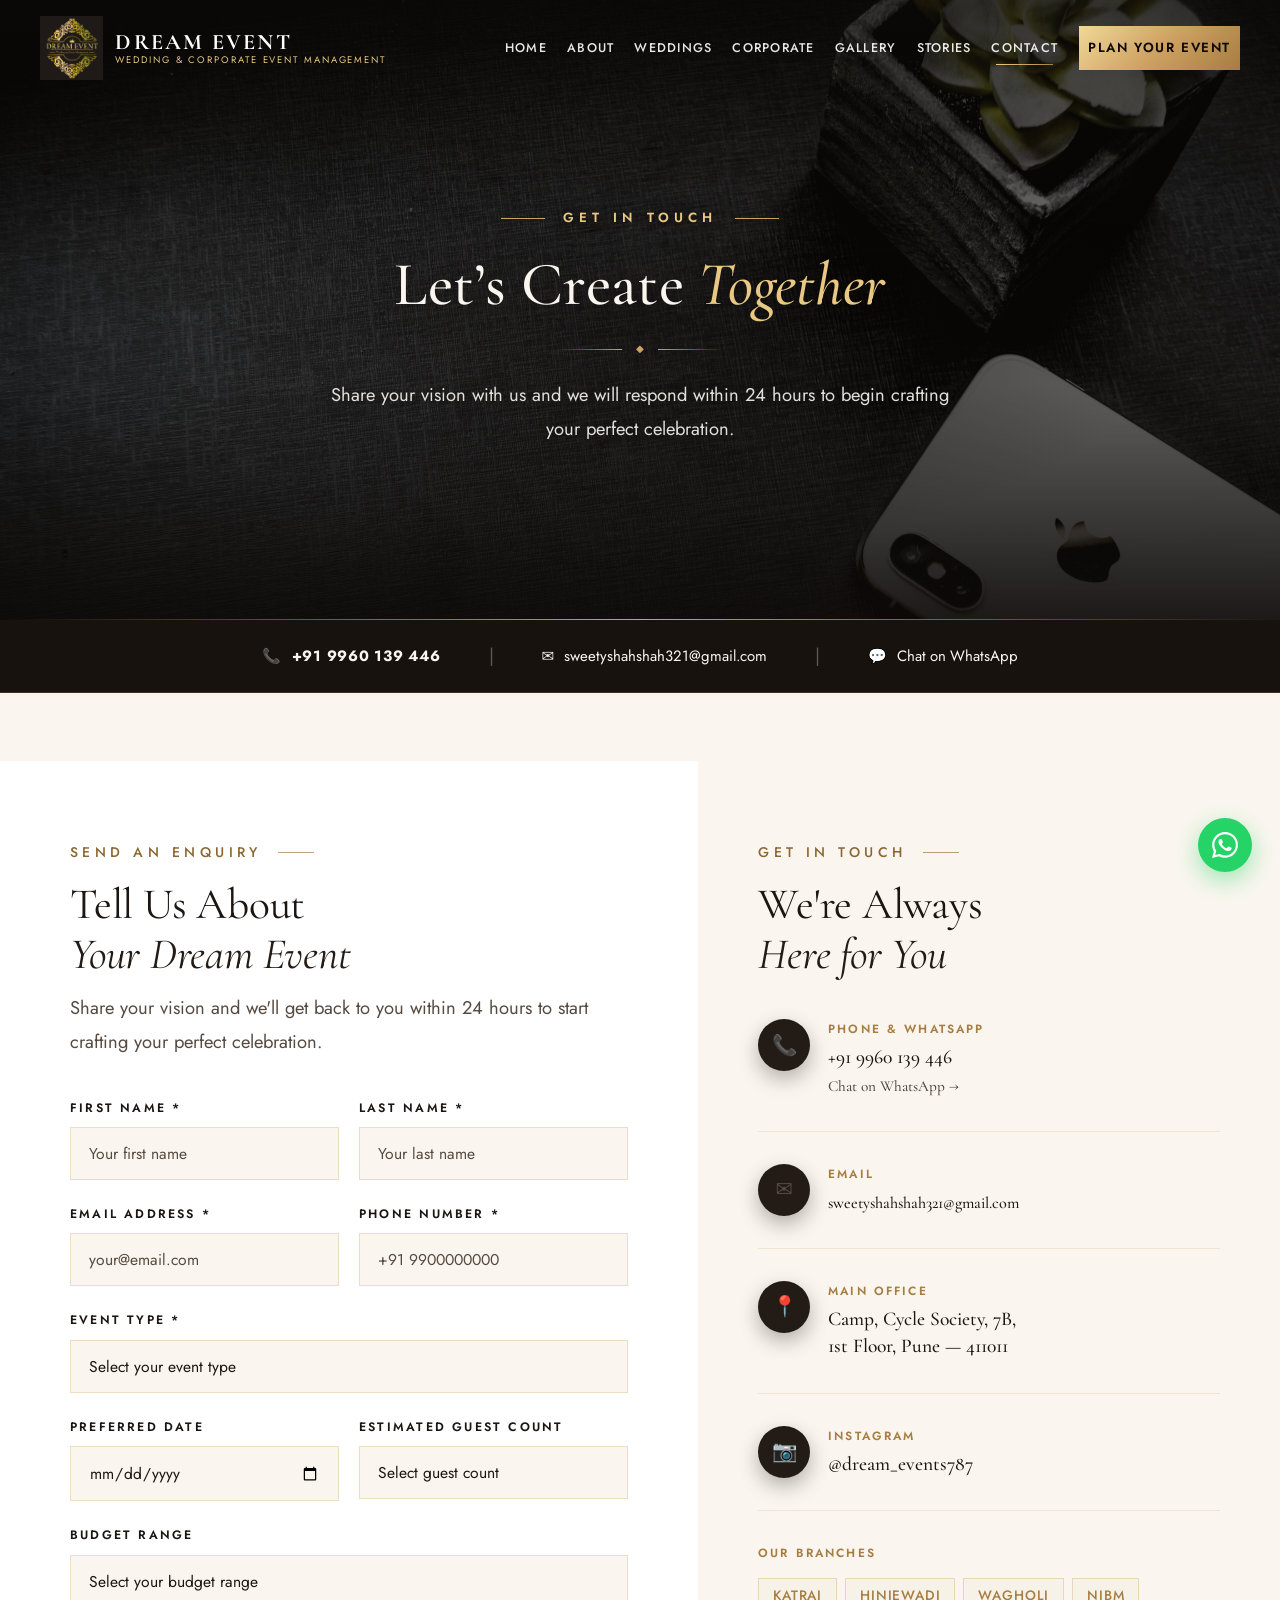
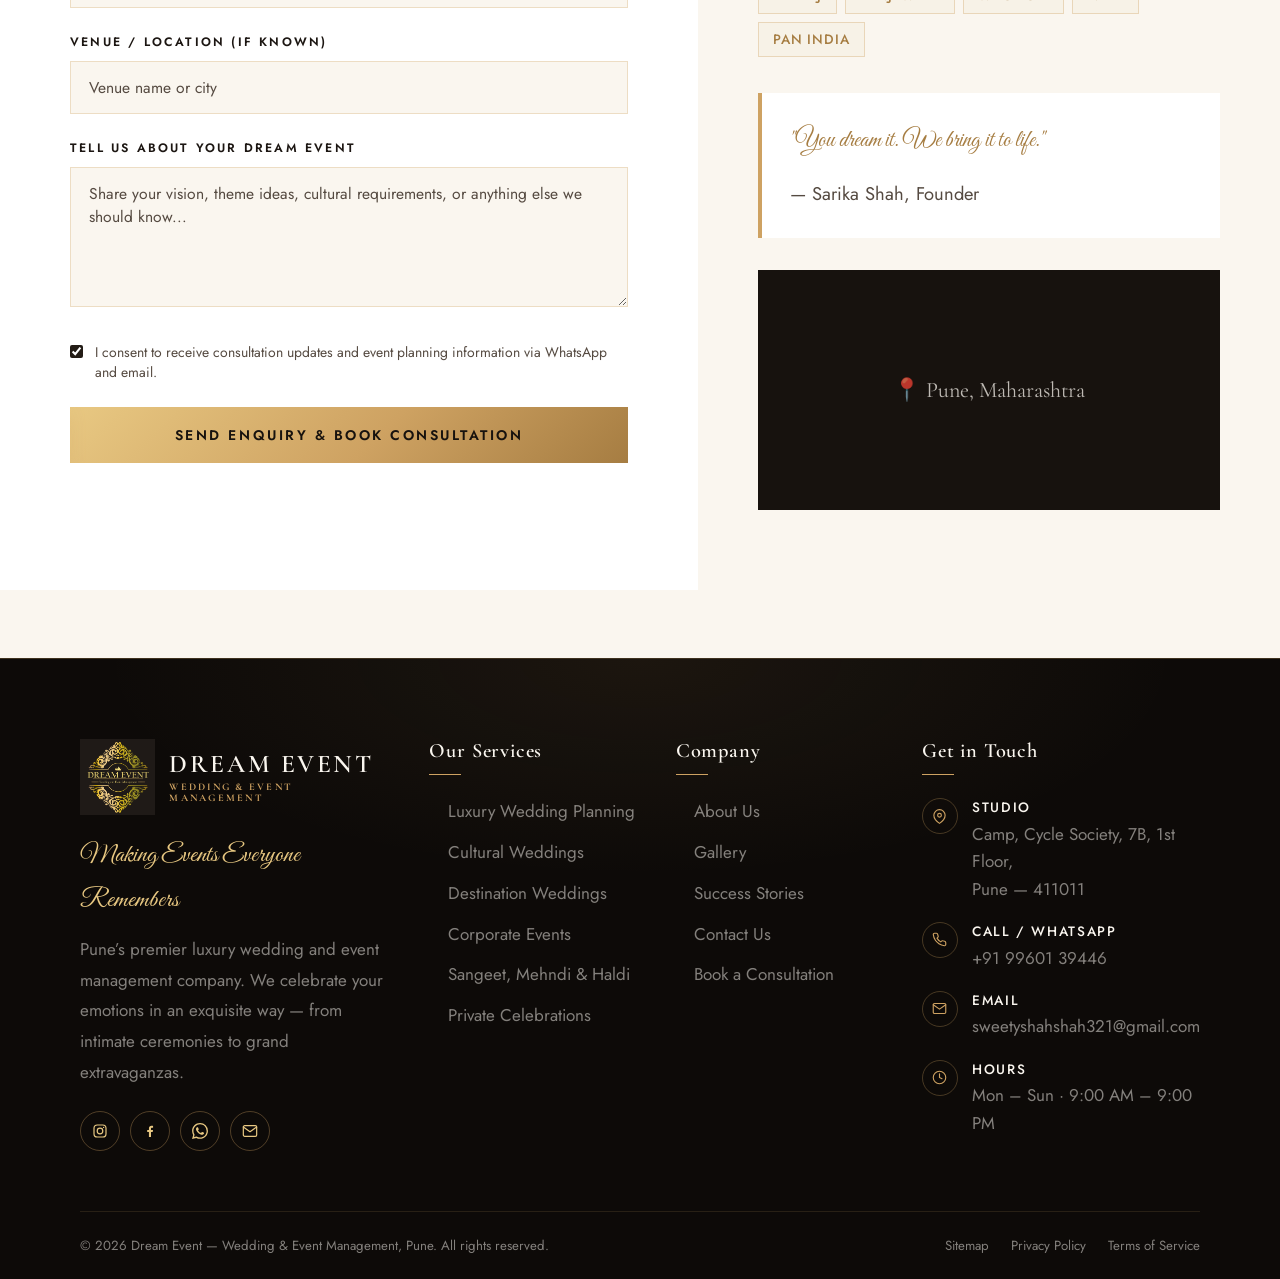
==== contact.html @ 5c4a1225 "first commit" ====
<!DOCTYPE html>
<html lang="en-IN" prefix="og: https://ogp.me/ns#">
<head>
  <meta charset="UTF-8">
  <meta name="viewport" content="width=device-width, initial-scale=1.0">
  <meta http-equiv="X-UA-Compatible" content="IE=edge">

  <!-- Primary SEO -->
  <title>Book a Consultation — Dream Event | Wedding & Event Management Pune</title>
  <meta name="description" content="Book a free consultation with Dream Event. Contact Pune's premier wedding and event management company. Call +91 9960 139 446 or fill out our enquiry form.">
  <meta name="keywords" content="contact dream event, book wedding planner pune, wedding consultation pune, event planning enquiry, sarika shah contact">
  <meta name="author" content="Dream Event — Wedding and Event Management">
  <meta name="robots" content="index, follow, max-snippet:-1, max-image-preview:large, max-video-preview:-1">
  <link rel="canonical" href="https://www.dreamevent.in/contact.html">

  <!-- Geo -->
  <meta name="geo.region" content="IN-MH">
  <meta name="geo.placename" content="Pune, Maharashtra, India">
  <meta name="geo.position" content="18.5204;73.8567">
  <meta name="ICBM" content="18.5204, 73.8567">

  <!-- Open Graph -->
  <meta property="og:type" content="website">
  <meta property="og:locale" content="en_IN">
  <meta property="og:title" content="Book a Consultation — Dream Event | Pune">
  <meta property="og:description" content="Book a free consultation with Pune's premier wedding and event management company. Call +91 9960 139 446 or fill out our enquiry form.">
  <meta property="og:url" content="https://www.dreamevent.in/contact.html">
  <meta property="og:image" content="https://www.dreamevent.in/assets/banners/Wedding_Planning_banner.jpg">
  <meta property="og:image:width" content="1200">
  <meta property="og:image:height" content="630">
  <meta property="og:image:alt" content="Contact Dream Event — Book a Free Wedding Consultation">
  <meta property="og:site_name" content="Dream Event">

  <!-- Twitter Card -->
  <meta name="twitter:card" content="summary_large_image">
  <meta name="twitter:site" content="@dream_events787">
  <meta name="twitter:creator" content="@dream_events787">
  <meta name="twitter:title" content="Book a Consultation — Dream Event | Wedding Planning Pune">
  <meta name="twitter:description" content="Book a free consultation with Pune's premier wedding and event management company. Call +91 9960 139 446.">
  <meta name="twitter:image" content="https://www.dreamevent.in/assets/banners/Wedding_Planning_banner.jpg">
  <meta name="twitter:image:alt" content="Contact Dream Event — Book a Free Wedding Consultation">

  <!-- Favicons -->
  <link rel="icon" type="image/png" href="assets/Logo_Main.png">
  <link rel="apple-touch-icon" href="assets/Logo_Main.png">

  <!-- Fonts -->
  <link rel="preconnect" href="https://fonts.googleapis.com">
  <link rel="preconnect" href="https://fonts.gstatic.com" crossorigin>
  <link href="https://fonts.googleapis.com/css2?family=Cormorant+Garamond:ital,wght@0,300;0,400;0,500;0,600;0,700;1,300;1,400;1,500&family=Great+Vibes&family=Jost:wght@300;400;500;600&display=swap" rel="stylesheet">

  <!-- PWA -->
  <link rel="manifest" href="/manifest.json">
  <meta name="theme-color" content="#0D0A08">
  <meta name="mobile-web-app-capable" content="yes">
  <meta name="apple-mobile-web-app-capable" content="yes">
  <meta name="apple-mobile-web-app-status-bar-style" content="default">
  <meta name="apple-mobile-web-app-title" content="Dream Event">

  <!-- Structured Data -->
  <script type="application/ld+json">
  {
    "@context": "https://schema.org",
    "@graph": [
      {
        "@type": "ContactPage",
        "@id": "https://www.dreamevent.in/contact.html",
        "name": "Book a Consultation — Dream Event",
        "description": "Book a free consultation with Dream Event. Pune's premier wedding and event management company.",
        "url": "https://www.dreamevent.in/contact.html",
        "isPartOf": { "@id": "https://www.dreamevent.in/#website" }
      },
      {
        "@type": "LocalBusiness",
        "@id": "https://www.dreamevent.in/#business",
        "name": "Dream Event",
        "telephone": "+91-9960139446",
        "email": "sweetyshahshah321@gmail.com",
        "url": "https://www.dreamevent.in",
        "address": {
          "@type": "PostalAddress",
          "streetAddress": "Camp, Cycle Society, 7B, 1st floor",
          "addressLocality": "Pune",
          "addressRegion": "Maharashtra",
          "postalCode": "411011",
          "addressCountry": "IN"
        },
        "contactPoint": {
          "@type": "ContactPoint",
          "telephone": "+91-9960139446",
          "contactType": "customer service",
          "availableLanguage": ["English", "Hindi", "Marathi"],
          "hoursAvailable": {
            "@type": "OpeningHoursSpecification",
            "dayOfWeek": ["Monday","Tuesday","Wednesday","Thursday","Friday","Saturday","Sunday"],
            "opens": "09:00",
            "closes": "21:00"
          }
        }
      },
      {
        "@type": "BreadcrumbList",
        "itemListElement": [
          { "@type": "ListItem", "position": 1, "name": "Home", "item": "https://www.dreamevent.in/" },
          { "@type": "ListItem", "position": 2, "name": "Book a Consultation", "item": "https://www.dreamevent.in/contact.html" }
        ]
      }
    ]
  }
  </script>
  <link rel="stylesheet" href="assets/css/global.css">
  <style>

  /* ── UNIFORM PAGE HERO ─────────────────────────────────────────── */
  .page-hero {
    height: 50vh;
    min-height: 360px;
    position: relative;
    display: flex;
    align-items: center;
    justify-content: center;
    overflow: hidden;
    background: #0D0A08;
  }
  .page-hero::after {
    content: '';
    position: absolute;
    bottom: 0; left: 0; right: 0;
    height: 2px;
    background: linear-gradient(90deg, transparent 0%, #CEA262 30%, #E8C882 50%, #CEA262 70%, transparent 100%);
    z-index: 4;
  }
  .page-hero-bg {
    position: absolute;
    inset: 0;
    background-size: cover;
    background-position: center 30%;
    transform: scale(1.06);
    transition: transform 8s var(--ease-luxury, ease);
  }
  .page-hero:hover .page-hero-bg { transform: scale(1.0); }
  .page-hero-overlay {
    position: absolute;
    inset: 0;
    background: linear-gradient(to bottom,
      rgba(13,10,8,0.55) 0%,
      rgba(10,8,6,0.88) 100%);
  }
  .page-hero-img {
    position: absolute; inset: 0;
    width: 100%; height: 100%;
    object-fit: cover; object-position: center 30%;
    opacity: 0.4;
  }
  .page-hero-content {
    position: relative;
    z-index: 2;
    text-align: center;
    color: #FAF6EF;
    padding: 0 2rem;
    width: 100%;
    max-width: 860px;
    display: flex;
    flex-direction: column;
    align-items: center;
  }
  .page-hero-content::before {
    content: '';
    display: block;
    width: 1px;
    height: 44px;
    background: linear-gradient(to bottom, transparent, #CEA262);
    margin-bottom: 1.4rem;
  }
  .page-hero-eyebrow {
    font-family: var(--font-body, sans-serif);
    font-size: 0.75rem;
    letter-spacing: 0.35em;
    text-transform: uppercase;
    color: #CEA262;
    font-weight: 500;
    display: flex;
    align-items: center;
    justify-content: center;
    gap: 14px;
    margin-bottom: 1.2rem;
  }
  .page-hero-eyebrow::before {
    content: '';
    display: block; height: 1px; width: 44px;
    background: linear-gradient(to right, transparent, #CEA262);
  }
  .page-hero-eyebrow::after {
    content: '';
    display: block; height: 1px; width: 44px;
    background: linear-gradient(to left, transparent, #CEA262);
  }
  .page-hero-title {
    font-family: var(--font-display, Georgia, serif);
    font-size: clamp(2.5rem, 6vw, 5rem);
    font-weight: 300;
    line-height: 1.1;
    color: #FFFFFF;
    margin-bottom: 0.8rem;
    letter-spacing: -0.01em;
  }
  .page-hero-title em {
    font-style: italic;
    color: #E8C882;
  }
  .page-hero-sub { display: none; }
  .breadcrumb, .page-breadcrumb {
    font-family: var(--font-body, sans-serif);
    font-size: 0.75rem;
    color: rgba(250,246,239,0.45);
    letter-spacing: 0.08em;
    margin-top: 0.8rem;
  }
  .breadcrumb a, .page-breadcrumb a { color: #CEA262; text-decoration: none; }
  .page-title {
    font-family: var(--font-display, Georgia, serif);
    font-size: clamp(2.5rem, 6vw, 5rem);
    font-weight: 300;
    line-height: 1.1;
    color: #FFFFFF;
    margin-bottom: 0.8rem;
  }
  .page-title em { font-style: italic; color: #E8C882; }

    .page-breadcrumb {
      font-size: 0.72rem;
      letter-spacing: 0.2em;
      text-transform: uppercase;
      color:var(--on-dark-body);
      margin-bottom: 16px;
    }
    .page-breadcrumb a { color: var(--gold-light); text-decoration: none; }
    .page-title {
      font-family: var(--font-display);
      font-size: clamp(2.5rem, 6vw, 5rem);
      font-weight: 300;
      color: var(--white);
      line-height: 1;
    }
    .page-title em { font-style: italic; color: var(--gold-light); }

    /* Contact Layout */
    .contact-layout {
      display: grid;
      grid-template-columns: 1.2fr 1fr;
      gap: 0;
      min-height: 700px;
    }
    .contact-form-side {
      padding: 80px 70px;
      background: var(--white);
    }
    .contact-info-side {
      padding: 80px 60px;
      background: var(--cream);
    }
    /* Form */
    .form-group {
      margin-bottom: 24px;
    }
    .form-label {
      display: block;
      font-size: 0.72rem;
      letter-spacing: 0.18em;
      text-transform: uppercase;
      font-weight: 600;
      color: var(--charcoal);
      margin-bottom: 8px;
    }
    .form-control {
      width: 100%;
      padding: 14px 18px;
      border: 1px solid rgba(206,162,98,0.3);
      background: var(--cream);
      font-family: var(--font-body);
      font-size: 0.92rem;
      color: var(--charcoal);
      outline: none;
      transition: border-color 0.3s ease, background 0.3s ease;
      -webkit-appearance: none;
    }
    .form-control:focus {
      border-color: var(--gold);
      background: var(--white);
    }
    .form-control::placeholder { color: var(--charcoal-light); }
    textarea.form-control { resize: vertical; min-height: 140px; }
    select.form-control { cursor: pointer; }

    .form-row { display: grid; grid-template-columns: 1fr 1fr; gap: 20px; }

    .form-submit {
      width: 100%;
      padding: 18px;
      background: linear-gradient(135deg, #E8C882 0%, #CEA262 55%, #A67D42 100%);
      color: #17120E;
      border: none;
      font-family: var(--font-body);
      font-size: 0.82rem;
      font-weight: 600;
      letter-spacing: 0.18em;
      text-transform: uppercase;
      cursor: pointer;
      transition: all 0.4s var(--ease-luxury);
      position: relative;
      overflow: hidden;
    }
    .form-submit::before {
      content: '';
      position: absolute;
      inset: 0;
      background: var(--gold);
  color: #0D0A08;
  box-shadow: 0 6px 20px rgba(206, 162, 98, 0.45);
      transform: translateX(-101%);
      transition: transform 0.4s var(--ease-luxury);
    }
    .form-submit span { position: relative; z-index: 1; }
    .form-submit:hover::before { transform: translateX(0); }

    /* Contact Info Cards */
    .info-card {
      display: flex;
      gap: 18px;
      margin-bottom: 32px;
      padding-bottom: 32px;
      border-bottom: 1px solid rgba(206,162,98,0.2);
    }
    .info-card:last-of-type { border-bottom: none; }
    .info-icon-wrap {
      width: 52px;
      height: 52px;
      background: var(--burgundy);
      border-radius: 50%;
      display: flex;
      align-items: center;
      justify-content: center;
      font-size: 1.2rem;
      flex-shrink: 0;
      box-shadow: 0 8px 20px rgba(13,10,8,0.3);
    }
    .info-label {
      font-size: 0.7rem;
      letter-spacing: 0.18em;
      text-transform: uppercase;
      color: var(--gold-dark);
      font-weight: 600;
      margin-bottom: 4px;
    }
    .info-value {
      font-family: var(--font-display);
      font-size: 1.15rem;
      color: var(--charcoal);
      font-weight: 500;
      line-height: 1.4;
    }
    .info-value a { color: inherit; text-decoration: none; }
    .info-value a:hover { color: var(--burgundy); }

    /* Map placeholder */
    .map-placeholder {
      width: 100%;
      height: 240px;
      background: linear-gradient(135deg, var(--forest) 0%, var(--burgundy-dark) 100%);
      display: flex;
      align-items: center;
      justify-content: center;
      margin-top: 32px;
      position: relative;
      overflow: hidden;
    }
    .map-placeholder::before {
      content: '📍 Pune, Maharashtra';
      color:var(--on-dark-body);
      font-family: var(--font-display);
      font-size: 1.3rem;
    }

    @media (max-width: 1024px) {
      .contact-layout { grid-template-columns: 1fr; }
      .contact-form-side { padding: 60px 40px; }
      .contact-info-side { padding: 60px 40px; }
    }
    @media (max-width: 768px) {
      .form-row { grid-template-columns: 1fr; }
      .contact-form-side { padding: 48px 24px; }
      .contact-info-side { padding: 48px 24px; }
    }
  
</style>
  <link rel="stylesheet" href="assets/css/luxe.css">
</head>
<body class="page-contact">
  <div class="scroll-progress" role="progressbar" aria-hidden="true"></div>

  <header class="site-header">
    <nav class="navbar hero-nav" role="navigation" aria-label="Main navigation">
      <a href="index.html" class="navbar-logo" aria-label="Dream Event Home">
        <div class="navbar-logo-emblem">
          <img src="assets/Logo_Main.png" alt="Dream Event Logo" width="72" height="72">
        </div>
        <div class="navbar-logo-text">
          <span class="main-name">Dream Event</span>
          <span class="sub-name">Wedding &amp; Corporate Event Management</span>
        </div>
      </a>

      <ul class="nav-links" role="list">
        <li><a href="index.html">Home</a></li>
        <li><a href="about.html">About</a></li>
        <li>
          <a href="weddings.html">Weddings</a>
          <div class="dropdown" role="menu">
            <a href="weddings.html" role="menuitem">Wedding Planning</a>
            <a href="cultural-weddings.html" role="menuitem">Cultural Weddings</a>
            <a href="destination-weddings.html" role="menuitem">Destination Weddings</a>
          </div>
        </li>
        <li><a href="corporate-events.html">Corporate</a></li>
        <li><a href="gallery.html">Gallery</a></li>
        <li><a href="success-stories.html">Stories</a></li>
        <li><a href="contact.html" class="active" aria-current="page">Contact</a></li>
        <li><a href="contact.html" class="nav-cta"><span>Plan Your Event</span></a></li>
      </ul>

      <button class="hamburger" aria-label="Toggle mobile menu" aria-expanded="false">
        <span></span><span></span><span></span>
      </button>
    </nav>

    <!-- Mobile Menu -->
    <div class="mobile-menu" role="dialog" aria-label="Mobile navigation" aria-modal="true">
      <ul class="mobile-nav-links" role="list">
        <li><a href="index.html">Home</a></li>
        <li><a href="about.html">About</a></li>
        <li><a href="weddings.html">Weddings</a></li>
        <li><a href="cultural-weddings.html">Cultural Weddings</a></li>
        <li><a href="destination-weddings.html">Destination Weddings</a></li>
        <li><a href="corporate-events.html">Corporate Events</a></li>
        <li><a href="gallery.html">Gallery</a></li>
        <li><a href="success-stories.html">Success Stories</a></li>
        <li><a href="contact.html" class="active" aria-current="page">Contact</a></li>
      </ul>
      <div class="mobile-menu-contact">
        <a href="tel:+919960139446">+91 99601 39446</a>
        <a href="contact.html" class="btn btn-gold"><span>Plan Your Event</span></a>
      </div>
    </div>
  </header>

  <main>
    <!-- Page Hero -->
    <section class="page-hero">
      <div class="page-hero-bg" style="background-image: url('assets/banners/Get_in_Touch_banner.jpg');" aria-hidden="true"></div>
      <div class="page-hero-overlay" aria-hidden="true"></div>
      <div class="page-hero-content">
        <p class="page-hero-eyebrow">Get in Touch</p>
        <h1 class="page-hero-title">Let’s Create <em>Together</em></h1>
        <span class="page-hero-divider" aria-hidden="true">◆</span>
        <p class="page-hero-sub">Share your vision with us and we will respond within 24 hours to begin crafting your perfect celebration.</p>
      </div>
    </section>

    <!-- Quick Contact Strip -->
    <div style="background:var(--burgundy);padding:20px 0;">
      <div class="container" style="display:flex;align-items:center;justify-content:center;gap:48px;flex-wrap:wrap;">
        <a href="tel:+919960139446" style="color:var(--white);text-decoration:none;display:flex;align-items:center;gap:10px;font-size:0.88rem;letter-spacing:0.05em;">
          <span>📞</span><span><strong>+91 9960 139 446</strong></span>
        </a>
        <span style="color:rgba(255,255,255,0.3);">|</span>
        <a href="mailto:sweetyshahshah321@gmail.com" style="color:var(--white);text-decoration:none;display:flex;align-items:center;gap:10px;font-size:0.88rem;">
          <span>✉️</span><span>sweetyshahshah321@gmail.com</span>
        </a>
        <span style="color:rgba(255,255,255,0.3);">|</span>
        <a href="https://wa.me/919960139446" target="_blank" rel="noopener" style="color:var(--white);text-decoration:none;display:flex;align-items:center;gap:10px;font-size:0.88rem;">
          <span>💬</span><span>Chat on WhatsApp</span>
        </a>
      </div>
    </div>

    <!-- Contact Main -->
    <section class="contact-layout" aria-label="Contact form and information">
      <!-- Form Side -->
      <div class="contact-form-side">
        <span class="section-label left" style="margin-bottom:20px;">Send an Enquiry</span>
        <h2 style="font-family:var(--font-display);font-size:clamp(2rem,4vw,3rem);font-weight:400;color:var(--charcoal);margin-bottom:12px;line-height:1.15;">
          Tell Us About<br><em style="color:var(--burgundy);">Your Dream Event</em>
        </h2>
        <p style="font-size:0.9rem;color:var(--charcoal-light);line-height:1.7;margin-bottom:40px;">
          Share your vision and we'll get back to you within 24 hours to start crafting your perfect celebration.
        </p>

        <form class="contact-form" action="forms/contact-handler.php" method="POST" novalidate aria-label="Event enquiry form">
          <input type="hidden" name="_subject" value="New Event Enquiry — Dream Event">
          <input type="hidden" name="_honey" style="display:none">

          <div class="form-row">
            <div class="form-group">
              <label class="form-label" for="first-name">First Name *</label>
              <input type="text" id="first-name" name="first_name" class="form-control" placeholder="Your first name" required autocomplete="given-name">
            </div>
            <div class="form-group">
              <label class="form-label" for="last-name">Last Name *</label>
              <input type="text" id="last-name" name="last_name" class="form-control" placeholder="Your last name" required autocomplete="family-name">
            </div>
          </div>

          <div class="form-row">
            <div class="form-group">
              <label class="form-label" for="email">Email Address *</label>
              <input type="email" id="email" name="email" class="form-control" placeholder="your@email.com" required autocomplete="email">
            </div>
            <div class="form-group">
              <label class="form-label" for="phone">Phone Number *</label>
              <input type="tel" id="phone" name="phone" class="form-control" placeholder="+91 9900000000" required autocomplete="tel">
            </div>
          </div>

          <div class="form-group">
            <label class="form-label" for="event-type">Event Type *</label>
            <select id="event-type" name="event_type" class="form-control" required>
              <option value="" disabled selected>Select your event type</option>
              <optgroup label="Wedding Events">
                <option value="wedding-full">Full Wedding Planning</option>
                <option value="wedding-cultural">Cultural Wedding</option>
                <option value="wedding-destination">Destination Wedding</option>
                <option value="wedding-sangeet">Sangeet / Mehndi</option>
                <option value="wedding-haldi">Haldi Ceremony</option>
                <option value="wedding-reception">Grand Reception</option>
              </optgroup>
              <optgroup label="Corporate Events">
                <option value="corporate-conference">Conference / Seminar</option>
                <option value="corporate-launch">Product Launch</option>
                <option value="corporate-award">Award Ceremony</option>
                <option value="corporate-annual">Annual Function</option>
                <option value="corporate-team">Team Building</option>
              </optgroup>
              <optgroup label="Personal Celebrations">
                <option value="personal-birthday">Birthday Party</option>
                <option value="personal-anniversary">Anniversary</option>
                <option value="personal-baby">Baby Shower / Naming Ceremony</option>
                <option value="personal-engagement">Engagement</option>
                <option value="other">Other</option>
              </optgroup>
            </select>
          </div>

          <div class="form-row">
            <div class="form-group">
              <label class="form-label" for="event-date">Preferred Date</label>
              <input type="date" id="event-date" name="event_date" class="form-control">
            </div>
            <div class="form-group">
              <label class="form-label" for="guest-count">Estimated Guest Count</label>
              <select id="guest-count" name="guest_count" class="form-control">
                <option value="">Select guest count</option>
                <option value="50-100">50–100 guests</option>
                <option value="100-200">100–200 guests</option>
                <option value="200-300">200–300 guests</option>
                <option value="300-500">300–500 guests</option>
                <option value="500+">500+ guests</option>
              </select>
            </div>
          </div>

          <div class="form-group">
            <label class="form-label" for="budget">Budget Range</label>
            <select id="budget" name="budget" class="form-control">
              <option value="">Select your budget range</option>
              <option value="1-3L">₹1 – 3 Lakhs</option>
              <option value="3-5L">₹3 – 5 Lakhs</option>
              <option value="5-10L">₹5 – 10 Lakhs</option>
              <option value="10-20L">₹10 – 20 Lakhs</option>
              <option value="20L+">₹20 Lakhs and above</option>
            </select>
          </div>

          <div class="form-group">
            <label class="form-label" for="venue">Venue / Location (if known)</label>
            <input type="text" id="venue" name="venue" class="form-control" placeholder="Venue name or city">
          </div>

          <div class="form-group">
            <label class="form-label" for="message">Tell Us About Your Dream Event</label>
            <textarea id="message" name="message" class="form-control" placeholder="Share your vision, theme ideas, cultural requirements, or anything else we should know..."></textarea>
          </div>

          <div class="form-group" style="display:flex;align-items:flex-start;gap:12px;">
            <input type="checkbox" id="whatsapp-consent" name="whatsapp_consent" value="yes" style="margin-top:3px;accent-color:var(--burgundy);" checked>
            <label for="whatsapp-consent" style="font-size:0.82rem;color:var(--charcoal-light);line-height:1.5;cursor:pointer;">
              I consent to receive consultation updates and event planning information via WhatsApp and email.
            </label>
          </div>

          <button type="submit" class="form-submit">
            <span>Send Enquiry &amp; Book Consultation</span>
          </button>
        </form>
      </div>

      <!-- Info Side -->
      <div class="contact-info-side">
        <span class="section-label left" style="margin-bottom:20px;">Get in Touch</span>
        <h2 style="font-family:var(--font-display);font-size:clamp(1.8rem,3vw,2.6rem);font-weight:400;color:var(--charcoal);margin-bottom:40px;line-height:1.2;">
          We're Always<br><em style="color:var(--burgundy);">Here for You</em>
        </h2>

        <div class="info-card">
          <div class="info-icon-wrap" aria-hidden="true">📞</div>
          <div>
            <div class="info-label">Phone &amp; WhatsApp</div>
            <div class="info-value">
              <a href="tel:+919960139446">+91 9960 139 446</a><br>
              <a href="https://wa.me/919960139446" target="_blank" rel="noopener" style="font-size:0.9rem;color:var(--charcoal-light);">Chat on WhatsApp →</a>
            </div>
          </div>
        </div>

        <div class="info-card">
          <div class="info-icon-wrap" aria-hidden="true">✉️</div>
          <div>
            <div class="info-label">Email</div>
            <div class="info-value">
              <a href="mailto:sweetyshahshah321@gmail.com" style="font-size:0.95rem;">sweetyshahshah321@gmail.com</a>
            </div>
          </div>
        </div>

        <div class="info-card">
          <div class="info-icon-wrap" aria-hidden="true">📍</div>
          <div>
            <div class="info-label">Main Office</div>
            <div class="info-value">
              Camp, Cycle Society, 7B,<br>1st Floor, Pune — 411011
            </div>
          </div>
        </div>

        <div class="info-card">
          <div class="info-icon-wrap" aria-hidden="true">📷</div>
          <div>
            <div class="info-label">Instagram</div>
            <div class="info-value">
              <a href="https://instagram.com/dream_events787" target="_blank" rel="noopener">@dream_events787</a>
            </div>
          </div>
        </div>

        <div>
          <div class="info-label" style="margin-bottom:14px;">Our Branches</div>
          <div style="display:flex;flex-wrap:wrap;gap:8px;">
            <span class="tag">Katraj</span>
            <span class="tag">Hinjewadi</span>
            <span class="tag">Wagholi</span>
            <span class="tag">NIBM</span>
            <span class="tag">Pan India</span>
          </div>
        </div>

        <div style="margin-top:36px;padding:28px;background:var(--white);border-left:4px solid var(--gold);">
          <p style="font-family:var(--font-accent);font-size:1.4rem;color:var(--gold-dark);margin-bottom:10px;">"You dream it. We bring it to life."</p>
          <p style="font-size:0.85rem;color:var(--charcoal-light);line-height:1.6;">— Sarika Shah, Founder</p>
        </div>

        <div class="map-placeholder" style="margin-top:32px;border-radius:0;" aria-label="Map showing Pune location"></div>
      </div>
    </section>
  </main>

  <footer class="site-footer" role="contentinfo">
    <div class="container">
      <div class="footer-grid">
        <div class="footer-brand">
          <a href="index.html" class="footer-logo" aria-label="Dream Event Home">
            <img src="assets/Logo_Main.png" alt="Dream Event Logo" width="76" height="76" loading="lazy">
            <span class="footer-logo-text"><strong>Dream Event</strong><span>Wedding &amp; Event Management</span></span>
          </a>
          <span class="footer-tagline">Making Events Everyone Remembers</span>
          <p>Pune’s premier luxury wedding and event management company. We celebrate your emotions in an exquisite way — from intimate ceremonies to grand extravaganzas.</p>
          <div class="footer-social" aria-label="Social media links">
            <a href="https://instagram.com/dream_events787" target="_blank" rel="noopener noreferrer" aria-label="Instagram"><svg viewBox="0 0 24 24" fill="none" stroke="currentColor" stroke-width="1.8"><rect x="3" y="3" width="18" height="18" rx="5"/><circle cx="12" cy="12" r="4.2"/><circle cx="17.4" cy="6.6" r="1" fill="currentColor" stroke="none"/></svg></a>
            <a href="https://facebook.com/DreamEvents" target="_blank" rel="noopener noreferrer" aria-label="Facebook"><svg viewBox="0 0 24 24" fill="currentColor"><path d="M13.5 21v-7.5h2.6l.4-3h-3V8.6c0-.9.3-1.5 1.5-1.5h1.6V4.4c-.3 0-1.2-.1-2.3-.1-2.3 0-3.9 1.4-3.9 4V10.5H7.8v3h2.6V21h3.1z"/></svg></a>
            <a href="https://wa.me/919960139446" target="_blank" rel="noopener noreferrer" aria-label="WhatsApp"><svg viewBox="0 0 24 24" fill="currentColor"><path d="M17.47 14.38c-.3-.15-1.76-.87-2.03-.97-.27-.1-.47-.15-.67.15-.2.3-.77.97-.94 1.16-.17.2-.35.22-.64.07-.3-.15-1.26-.46-2.39-1.47-.88-.79-1.48-1.76-1.65-2.06-.17-.3-.02-.46.13-.6.13-.14.3-.35.45-.52.15-.18.2-.3.3-.5.1-.2.05-.37-.03-.52-.07-.15-.67-1.61-.92-2.2-.24-.58-.49-.5-.67-.51h-.57c-.2 0-.52.07-.79.37-.27.3-1.04 1.02-1.04 2.48s1.07 2.88 1.21 3.07c.15.2 2.1 3.2 5.08 4.49.71.31 1.26.49 1.7.63.71.22 1.36.19 1.87.12.57-.09 1.76-.72 2-1.41.25-.7.25-1.29.18-1.41-.08-.13-.28-.2-.57-.35M12.05 21.79a9.87 9.87 0 01-5.03-1.38l-.36-.21-3.74.98 1-3.65-.24-.37a9.86 9.86 0 01-1.51-5.26c0-5.45 4.44-9.88 9.89-9.88 2.64 0 5.12 1.03 6.99 2.9a9.83 9.83 0 012.89 6.99c0 5.45-4.44 9.88-9.89 9.88m8.41-18.3A11.82 11.82 0 0012.05 0C5.5 0 .16 5.34.16 11.89c0 2.1.55 4.14 1.59 5.95L.06 24l6.3-1.65a11.88 11.88 0 005.68 1.45h.01c6.55 0 11.89-5.34 11.89-11.89a11.82 11.82 0 00-3.48-8.41z"/></svg></a>
            <a href="mailto:sweetyshahshah321@gmail.com" aria-label="Email"><svg viewBox="0 0 24 24" fill="none" stroke="currentColor" stroke-width="1.8" stroke-linecap="round" stroke-linejoin="round"><rect x="2" y="4" width="20" height="16" rx="2"/><path d="M22 6l-10 7L2 6"/></svg></a>
          </div>
        </div>

        <div class="footer-col">
          <h4>Our Services</h4>
          <ul class="footer-links">
            <li><a href="weddings.html">Luxury Wedding Planning</a></li>
            <li><a href="cultural-weddings.html">Cultural Weddings</a></li>
            <li><a href="destination-weddings.html">Destination Weddings</a></li>
            <li><a href="corporate-events.html">Corporate Events</a></li>
            <li><a href="weddings.html">Sangeet, Mehndi &amp; Haldi</a></li>
            <li><a href="contact.html">Private Celebrations</a></li>
          </ul>
        </div>

        <div class="footer-col">
          <h4>Company</h4>
          <ul class="footer-links">
            <li><a href="about.html">About Us</a></li>
            <li><a href="gallery.html">Gallery</a></li>
            <li><a href="success-stories.html">Success Stories</a></li>
            <li><a href="contact.html">Contact Us</a></li>
            <li><a href="contact.html">Book a Consultation</a></li>
          </ul>
        </div>

        <div class="footer-col">
          <h4>Get in Touch</h4>
          <div class="footer-contact-item">
            <div class="footer-contact-icon" aria-hidden="true"><svg viewBox="0 0 24 24" fill="none" stroke="currentColor" stroke-width="1.8" stroke-linecap="round" stroke-linejoin="round"><path d="M21 10c0 7-9 13-9 13S3 17 3 10a9 9 0 0118 0z"/><circle cx="12" cy="10" r="3"/></svg></div>
            <div class="footer-contact-text"><strong>Studio</strong>Camp, Cycle Society, 7B, 1st Floor,<br>Pune — 411011</div>
          </div>
          <div class="footer-contact-item">
            <div class="footer-contact-icon" aria-hidden="true"><svg viewBox="0 0 24 24" fill="none" stroke="currentColor" stroke-width="1.8" stroke-linecap="round" stroke-linejoin="round"><path d="M22 16.9v3a2 2 0 01-2.2 2 19.8 19.8 0 01-8.6-3.1 19.5 19.5 0 01-6-6A19.8 19.8 0 012.1 4.2 2 2 0 014.1 2h3a2 2 0 012 1.7c.1.9.4 1.8.7 2.7a2 2 0 01-.5 2.1L8 9.8a16 16 0 006 6l1.3-1.3a2 2 0 012.1-.4c.9.3 1.8.6 2.7.7a2 2 0 011.7 2z"/></svg></div>
            <div class="footer-contact-text"><strong>Call / WhatsApp</strong><a href="tel:+919960139446">+91 99601 39446</a></div>
          </div>
          <div class="footer-contact-item">
            <div class="footer-contact-icon" aria-hidden="true"><svg viewBox="0 0 24 24" fill="none" stroke="currentColor" stroke-width="1.8" stroke-linecap="round" stroke-linejoin="round"><rect x="2" y="4" width="20" height="16" rx="2"/><path d="M22 6l-10 7L2 6"/></svg></div>
            <div class="footer-contact-text"><strong>Email</strong><a href="mailto:sweetyshahshah321@gmail.com">sweetyshahshah321@gmail.com</a></div>
          </div>
          <div class="footer-contact-item">
            <div class="footer-contact-icon" aria-hidden="true"><svg viewBox="0 0 24 24" fill="none" stroke="currentColor" stroke-width="1.8" stroke-linecap="round"><circle cx="12" cy="12" r="10"/><path d="M12 6v6l4 2"/></svg></div>
            <div class="footer-contact-text"><strong>Hours</strong>Mon – Sun · 9:00 AM – 9:00 PM</div>
          </div>
        </div>
      </div>

      <div class="footer-bottom">
        <p>© 2026 Dream Event — Wedding &amp; Event Management, Pune. All rights reserved.</p>
        <nav aria-label="Footer">
          <a href="sitemap.xml">Sitemap</a>
          <a href="#">Privacy Policy</a>
          <a href="#">Terms of Service</a>
        </nav>
      </div>
    </div>
  </footer>

  <!-- Floating Buttons -->
  <a href="https://wa.me/919960139446?text=Hello%20Dream%20Event%2C%20I%27d%20like%20to%20enquire%20about%20your%20services." class="floating-whatsapp" target="_blank" rel="noopener noreferrer" aria-label="Chat on WhatsApp"><svg viewBox="0 0 24 24" fill="currentColor"><path d="M17.47 14.38c-.3-.15-1.76-.87-2.03-.97-.27-.1-.47-.15-.67.15-.2.3-.77.97-.94 1.16-.17.2-.35.22-.64.07-.3-.15-1.26-.46-2.39-1.47-.88-.79-1.48-1.76-1.65-2.06-.17-.3-.02-.46.13-.6.13-.14.3-.35.45-.52.15-.18.2-.3.3-.5.1-.2.05-.37-.03-.52-.07-.15-.67-1.61-.92-2.2-.24-.58-.49-.5-.67-.51h-.57c-.2 0-.52.07-.79.37-.27.3-1.04 1.02-1.04 2.48s1.07 2.88 1.21 3.07c.15.2 2.1 3.2 5.08 4.49.71.31 1.26.49 1.7.63.71.22 1.36.19 1.87.12.57-.09 1.76-.72 2-1.41.25-.7.25-1.29.18-1.41-.08-.13-.28-.2-.57-.35M12.05 21.79a9.87 9.87 0 01-5.03-1.38l-.36-.21-3.74.98 1-3.65-.24-.37a9.86 9.86 0 01-1.51-5.26c0-5.45 4.44-9.88 9.89-9.88 2.64 0 5.12 1.03 6.99 2.9a9.83 9.83 0 012.89 6.99c0 5.45-4.44 9.88-9.89 9.88m8.41-18.3A11.82 11.82 0 0012.05 0C5.5 0 .16 5.34.16 11.89c0 2.1.55 4.14 1.59 5.95L.06 24l6.3-1.65a11.88 11.88 0 005.68 1.45h.01c6.55 0 11.89-5.34 11.89-11.89a11.82 11.82 0 00-3.48-8.41z"/></svg></a>
  <button class="back-to-top" aria-label="Back to top">↑</button>

  <script src="assets/js/main.js"></script>
</body>
</html>
---- assets/css/global.css ----
/* =============================================
   DREAM EVENT — LUXURY DESIGN SYSTEM
   Palette taken from the gold-on-black logo:
   Ink (warm black) · Champagne Gold · Ivory · Wine accent
   ============================================= */

:root {
  /* Core palette */
  --ink: #0D0A08;
  --ink-2: #17120E;
  --ink-3: #231C16;
  --wine: #5A1526;
  --gold: #CEA262;
  --gold-light: #E8C882;
  --gold-dark: #A67D42;
  --gold-sheen: #F0D898;
  --gold-text: #8A6631;          /* gold that passes contrast on ivory */
  --gold-grad: linear-gradient(135deg, #F0D898 0%, #CEA262 50%, #A67D42 100%);
  --cream: #FAF6EF;              /* ivory — main light background */
  --cream-dark: #F2EADB;         /* alternate light background */
  --smoke: #F6F1E8;
  --white: #FFFFFF;

  /* Text */
  --charcoal: #1C1612;           /* headings on light */
  --charcoal-mid: #554A41;       /* body copy on light — one grey for all body text */
  --charcoal-light: #554A41;     /* kept equal to body grey for uniformity */
  --on-dark: #FAF6EF;            /* headings on dark */
  --on-dark-body: rgba(250, 246, 239, 0.74);
  --on-dark-muted: rgba(250, 246, 239, 0.5);

  /* Legacy names, mapped onto the palette so every page reads the same */
  --burgundy: var(--ink-3);       /* legacy accent surfaces -> rich black */
  --burgundy-light: #2E251D;
  --burgundy-dark: var(--ink-2);
  --forest: var(--ink-2);
  --forest-light: var(--ink-3);
  --forest-green: var(--ink-3);
  --off-white: var(--cream-dark);
  --rosewood: var(--wine);
  --dusty-rose: var(--wine);
  --text: var(--charcoal);
  --text-light: var(--charcoal-mid);
  --text-muted: var(--charcoal-light);
  --shadow-lg: 0 12px 40px rgba(13, 10, 8, 0.16);
  --shadow-xl: 0 24px 80px rgba(13, 10, 8, 0.22);

  /* Typography */
  --font-display: 'Cormorant Garamond', 'Playfair Display', Georgia, serif;
  --font-body: 'Jost', 'DM Sans', system-ui, sans-serif;
  --font-accent: 'Great Vibes', 'Dancing Script', cursive;
  --font-script: var(--font-accent);

  /* Type scale — used by every page */
  --fs-hero: clamp(2.6rem, 5.2vw, 4.4rem);
  --fs-h2: clamp(2rem, 3.4vw, 3rem);
  --fs-h3: clamp(1.4rem, 1.9vw, 1.7rem);
  --fs-h4: 1.35rem;
  --fs-lead: 1.15rem;
  --fs-body: 1.08rem;
  --fs-small: 1rem;
  --fs-eyebrow: 0.82rem;

  /* Spacing */
  --section-pad: 72px;
  --section-pad-sm: 48px;
  --header-gap: 44px;            /* space between section header and content */

  /* Transitions */
  --ease-luxury: cubic-bezier(0.25, 0.46, 0.45, 0.94);
  --ease-bounce: cubic-bezier(0.34, 1.56, 0.64, 1);

  /* Shadows */
  --shadow-gold: 0 4px 30px rgba(206, 162, 98, 0.25);
  --shadow-card: 0 18px 50px rgba(13, 10, 8, 0.10);
  --shadow-heavy: 0 40px 100px rgba(13, 10, 8, 0.22);
}

/* ===== RESET & BASE ===== */
*, *::before, *::after {
  margin: 0;
  padding: 0;
  box-sizing: border-box;
}

html {
  scroll-behavior: smooth;
  font-size: 16px;
  -webkit-font-smoothing: antialiased;
  -moz-osx-font-smoothing: grayscale;
}

body {
  font-family: var(--font-body);
  background-color: var(--cream);
  color: var(--charcoal);
  overflow-x: hidden;
}

/* Scroll Progress */
.scroll-progress {
  position: fixed;
  top: 0;
  left: 0;
  height: 3px;
  background: linear-gradient(90deg, var(--burgundy), var(--gold), var(--burgundy-light));
  z-index: 10000;
  width: 0%;
  transition: width 0.1s linear;
}

/* ===== TYPOGRAPHY ===== */
h1, h2, h3, h4, h5 {
  font-family: var(--font-display);
  font-weight: 600;
  line-height: 1.15;
  letter-spacing: -0.01em;
}

.display-title {
  font-size: clamp(3.5rem, 8vw, 8rem);
  font-family: var(--font-display);
  font-weight: 300;
  letter-spacing: -0.02em;
  line-height: 1.0;
}

.section-label {
  font-family: var(--font-body);
  font-size: 0.75rem;
  letter-spacing: 0.35em;
  text-transform: uppercase;
  color: var(--gold);
  font-weight: 500;
  display: flex;
  align-items: center;
  justify-content: center;
  gap: 16px;
}

.section-label::before,
.section-label::after {
  content: '';
  display: block;
  height: 1px;
  width: 40px;
  background: linear-gradient(135deg, #E8C882 0%, #CEA262 55%, #A67D42 100%);
  flex-shrink: 0;
}

.section-label.left { justify-content: flex-start; }
.section-label.left::before { display: none; }
.section-label.right::after { display: none; }

.section-title {
  font-size: clamp(2.4rem, 5vw, 4.2rem);
  font-family: var(--font-display);
  color: var(--charcoal);
  font-weight: 400;
  line-height: 1.1;
}

.section-title em {
  font-style: italic;
  color: var(--burgundy);
}

.accent-text {
  font-family: var(--font-accent);
  font-size: 1.8em;
  color: var(--gold);
  line-height: 1;
}

/* ===== NAVIGATION ===== */
.navbar {
  position: fixed;
  top: 0;
  left: 0;
  right: 0;
  z-index: 1000;
  padding: 24px 60px;
  display: flex;
  align-items: center;
  justify-content: space-between;
  transition: all 0.5s var(--ease-luxury);
  background: transparent;
  
  
}

.navbar.scrolled {
  background: rgba(10, 10, 10, 0.97);
  backdrop-filter: blur(20px);
  -webkit-backdrop-filter: blur(20px);
  padding: 16px 60px;
  box-shadow: 0 2px 40px rgba(0, 0, 0, 0.5);
  border-bottom: 1px solid rgba(206, 162, 98, 0.25);
}

.navbar-logo {
  display: flex;
  align-items: center;
  gap: 12px;
  text-decoration: none;
  z-index: 2;
}

.navbar-logo-emblem {
  height: 72px;
  width: auto;
  flex-shrink: 0;
}

.navbar-logo-emblem img {
  height: 100%;
  width: auto;
  display: block;
  object-fit: contain;
  image-rendering: -webkit-optimize-contrast;
  image-rendering: crisp-edges;
}

.navbar-logo-text {
  display: flex;
  flex-direction: column;
  line-height: 1;
}

.navbar-logo-text .main-name {
  font-family: var(--font-display);
  font-size: 1.4rem;
  font-weight: 700;
  color: var(--white);
  letter-spacing: 0.08em;
  text-transform: uppercase;
}

.navbar-logo-text .sub-name {
  font-family: var(--font-body);
  font-size: 0.54rem;
  letter-spacing: 0.13em;
  text-transform: uppercase;
  color: var(--gold-light);
  margin-top: 3px;
}

.navbar.hero-nav .navbar-logo-text .main-name { color: var(--white); }
.navbar.hero-nav .navbar-logo-text .sub-name { color: var(--gold-light); }

.nav-links {
  display: flex;
  align-items: center;
  gap: 8px;
  list-style: none;
}

.nav-links > li {
  position: relative;
}

.nav-links > li > a {
  font-family: var(--font-body);
  font-size: 0.82rem;
  font-weight: 500;
  letter-spacing: 0.1em;
  text-transform: uppercase;
  color: rgba(255, 255, 255, 0.9);
  text-decoration: none;
  padding: 10px 14px;
  display: block;
  position: relative;
  transition: color 0.3s ease;
}

.navbar.hero-nav .nav-links > li > a { color: rgba(255, 255, 255, 0.9); }

.nav-links > li > a::after {
  content: '';
  position: absolute;
  bottom: 4px;
  left: 14px;
  right: 14px;
  height: 1px;
  background: linear-gradient(135deg, #E8C882 0%, #CEA262 55%, #A67D42 100%);
  transform: scaleX(0);
  transform-origin: left;
  transition: transform 0.4s var(--ease-luxury);
}

.nav-links > li > a:hover::after,
.nav-links > li > a.active::after { transform: scaleX(1); }

.nav-links > li > a:hover { color: var(--gold); }

/* Dropdown */
.dropdown {
  position: absolute;
  top: calc(100% + 16px);
  left: 0;
  min-width: 220px;
  background: #0E0E0E;
  border: 1px solid rgba(206, 162, 98, 0.2);
  border-top: 3px solid var(--gold);
  box-shadow: var(--shadow-card);
  opacity: 0;
  visibility: hidden;
  transform: translateY(12px);
  transition: all 0.35s var(--ease-luxury);
  z-index: 100;
}

.nav-links > li:hover .dropdown {
  opacity: 1;
  visibility: visible;
  transform: translateY(0);
}

.dropdown a {
  display: block;
  padding: 14px 22px;
  font-size: 0.8rem;
  font-weight: 400;
  letter-spacing: 0.08em;
  text-transform: uppercase;
  color: rgba(255, 255, 255, 0.8);
  text-decoration: none;
  border-bottom: 1px solid rgba(206,162,98, 0.12);
  transition: all 0.25s ease;
}

.dropdown a:last-child { border-bottom: none; }

.dropdown a:hover {
  background: var(--cream);
  color: var(--gold);
  padding-left: 30px;
}

.nav-cta {
  display: inline-flex;
  align-items: center;
  gap: 8px;
  padding: 12px 28px;
  background: linear-gradient(135deg, #E8C882 0%, #CEA262 55%, #A67D42 100%);
  color: #17120E !important;
  font-size: 0.78rem !important;
  font-weight: 600 !important;
  letter-spacing: 0.12em !important;
  text-transform: uppercase;
  text-decoration: none;
  border: none;
  transition: all 0.35s ease !important;
  position: relative;
  overflow: hidden;
}

.nav-cta::before {
  content: '';
  position: absolute;
  inset: 0;
  background: linear-gradient(135deg, #F5E4A8 0%, #E8C882 55%, #CEA262 100%);
  transform: translateX(-101%);
  transition: transform 0.4s var(--ease-luxury);
  z-index: 1;
}

.nav-cta:hover::before { transform: translateX(0); }
.nav-cta:hover { color: #17120E !important; border-color: transparent; box-shadow: 0 10px 32px rgba(206,162,98,0.5); transform: translateY(-2px); }
.nav-cta::after { display: none !important; }

/* Hamburger */
.hamburger {
  display: none;
  flex-direction: column;
  gap: 5px;
  cursor: pointer;
  padding: 6px;
  z-index: 1001;
}

.hamburger span {
  display: block;
  width: 26px;
  height: 1.5px;
  background: var(--charcoal);
  transition: all 0.35s ease;
  transform-origin: center;
}

.navbar.hero-nav .hamburger span { background: var(--white); }

.hamburger.active span:nth-child(1) { transform: rotate(45deg) translate(5px, 4px); }
.hamburger.active span:nth-child(2) { opacity: 0; transform: scaleX(0); }
.hamburger.active span:nth-child(3) { transform: rotate(-45deg) translate(5px, -4px); }

/* Mobile Menu */
.mobile-menu {
  position: fixed;
  inset: 0;
  background: var(--cream);
  z-index: 999;
  display: flex;
  flex-direction: column;
  justify-content: center;
  align-items: center;
  opacity: 0;
  visibility: hidden;
  transition: all 0.5s var(--ease-luxury);
}

.mobile-menu.open {
  opacity: 1;
  visibility: visible;
}

.mobile-menu .mobile-nav-links {
  list-style: none;
  text-align: center;
  display: flex;
  flex-direction: column;
  gap: 8px;
}

.mobile-menu .mobile-nav-links a {
  font-family: var(--font-display);
  font-size: 2.2rem;
  font-weight: 400;
  color: rgba(255, 255, 255, 0.88);
  text-decoration: none;
  display: block;
  padding: 8px 0;
  transition: color 0.3s ease;
}

.mobile-menu .mobile-nav-links a:hover { color: var(--burgundy); }

/* ===== HERO SECTION ===== */
.hero {
  position: relative;
  height: 100vh;
  min-height: 700px;
  display: flex;
  align-items: center;
  justify-content: center;
  overflow: hidden;
}

.hero-video-wrap {
  position: absolute;
  inset: 0;
  z-index: 0;
}

.hero-video-wrap video {
  width: 100%;
  height: 100%;
  object-fit: cover;
  object-position: center;
}

.hero-overlay {
  position: absolute;
  inset: 0;
  background: linear-gradient(
    160deg,
    rgba(13,10,8, 0.55) 0%,
    rgba(23,18,14, 0.3) 50%,
    rgba(44, 44, 44, 0.65) 100%
  );
  z-index: 1;
}

.hero-content {
  position: relative;
  z-index: 2;
  text-align: center;
  max-width: 1000px;
  padding: 0 40px;
}

.hero-eyebrow {
  font-family: var(--font-body);
  font-size: 0.75rem;
  letter-spacing: 0.45em;
  text-transform: uppercase;
  color: var(--gold-light);
  margin-bottom: 28px;
  opacity: 0;
  transform: translateY(20px);
  animation: fadeUp 1s var(--ease-luxury) 0.3s forwards;
  display: flex;
  align-items: center;
  justify-content: center;
  gap: 16px;
}

.hero-eyebrow::before,
.hero-eyebrow::after {
  content: '';
  width: 50px;
  height: 1px;
  background: var(--gold-light);
  opacity: 0.6;
}

.hero-title {
  font-family: var(--font-display);
  font-size: clamp(3.5rem, 9vw, 9rem);
  font-weight: 300;
  color: var(--white);
  line-height: 0.95;
  letter-spacing: -0.02em;
  opacity: 0;
  transform: translateY(30px);
  animation: fadeUp 1.1s var(--ease-luxury) 0.5s forwards;
}

.hero-title em {
  font-style: italic;
  color: var(--gold-light);
  display: block;
  font-weight: 300;
}

.hero-subtitle {
  font-family: var(--font-body);
  font-size: 1.05rem;
  font-weight: 300;
  color: rgba(255,255,255,0.8);
  letter-spacing: 0.05em;
  margin-top: 28px;
  line-height: 1.7;
  max-width: 600px;
  margin-inline: auto;
  opacity: 0;
  transform: translateY(20px);
  animation: fadeUp 1s var(--ease-luxury) 0.8s forwards;
}

.hero-actions {
  display: flex;
  align-items: center;
  justify-content: center;
  gap: 20px;
  margin-top: 48px;
  opacity: 0;
  transform: translateY(20px);
  animation: fadeUp 1s var(--ease-luxury) 1s forwards;
  flex-wrap: wrap;
}

/* Scroll Indicator */
.hero-scroll {
  position: absolute;
  bottom: 40px;
  left: 50%;
  transform: translateX(-50%);
  z-index: 2;
  display: flex;
  flex-direction: column;
  align-items: center;
  gap: 8px;
  opacity: 0;
  animation: fadeUp 1s ease 1.5s forwards;
}

.scroll-mouse {
  width: 26px;
  height: 42px;
  border: 1.5px solid rgba(255,255,255,0.5);
  border-radius: 13px;
  position: relative;
}

.scroll-wheel {
  position: absolute;
  top: 6px;
  left: 50%;
  transform: translateX(-50%);
  width: 3px;
  height: 8px;
  background: var(--gold-light);
  border-radius: 2px;
  animation: scrollWheel 2s ease infinite;
}

.scroll-text {
  font-size: 0.75rem;
  letter-spacing: 0.25em;
  color: rgba(255,255,255,0.6);
  text-transform: uppercase;
}

/* ===== BUTTONS ===== */
.btn {
  display: inline-flex;
  align-items: center;
  gap: 10px;
  padding: 16px 40px;
  font-family: var(--font-body);
  font-size: 0.8rem;
  font-weight: 600;
  letter-spacing: 0.15em;
  text-transform: uppercase;
  text-decoration: none;
  border: none;
  cursor: pointer;
  position: relative;
  overflow: hidden;
  transition: all 0.4s var(--ease-luxury);
  isolation: isolate;
}

.btn-primary {
  background: linear-gradient(135deg, #E8C882 0%, #CEA262 55%, #A67D42 100%);
  color: #17120E;
  border: none;
  box-shadow: 0 6px 24px rgba(206, 162, 98, 0.3);
}

.btn-primary::before {
  content: '';
  position: absolute;
  inset: 0;
  background: linear-gradient(135deg, #F5E4A8 0%, #E8C882 55%, #CEA262 100%);
  transform: translateX(-101%);
  transition: transform 0.45s var(--ease-luxury);
  z-index: 1;
}
.btn span, .btn-primary span, .btn-gold span, .btn-outline span, .btn-outline-gold span, .nav-cta span, .floating-cta span { position: relative; z-index: 2; }

.btn-primary:hover::before { transform: translateX(0); }
.btn-primary:hover { color: #17120E; border-color: transparent;   transform: translateY(-3px);
  box-shadow: 0 14px 44px rgba(206,162,98,0.5);
}

.btn-outline-white {
  background: transparent;
  color: var(--white);
  border: 1px solid rgba(255,255,255,0.5);
}

.btn-outline-white:hover {
  background: rgba(255,255,255,0.1);
  border-color: var(--white);
}

.btn-outline-gold {
  background: transparent;
  background: transparent;
  color: var(--gold);
  border: 1.5px solid var(--gold);
  letter-spacing: 0.15em;
}

.btn-outline-gold:hover {
  background: linear-gradient(135deg, #E8C882 0%, #CEA262 55%, #A67D42 100%);
  color: #17120E;
  transform: translateY(-2px);
  box-shadow: 0 10px 30px rgba(206,162,98,0.4);
}

.btn-gold {
  background: linear-gradient(135deg, #E8C882 0%, #CEA262 55%, #A67D42 100%);
  color: #17120E;
  border: none;
  box-shadow: 0 8px 30px rgba(206,162,98, 0.4);
}

.btn-gold:hover {
  transform: translateY(-2px);
  box-shadow: 0 14px 40px rgba(206,162,98, 0.5);
  color: #17120E;
}

/* ===== SECTION LAYOUTS ===== */
.section {
  padding: var(--section-pad) 0;
  position: relative;
}

.section-sm { padding: var(--section-pad-sm) 0; }

.container {
  max-width: 1320px;
  margin-inline: auto;
  padding-inline: 60px;
}

.container-wide {
  max-width: 1600px;
  margin-inline: auto;
  padding-inline: 60px;
}

.section-header {
  text-align: center;
  margin-bottom: 70px;
}

.section-header .section-label {
  justify-content: center;
  margin-bottom: 20px; color: var(--gold); }

.section-header .section-title {
  margin-bottom: 20px;
}

.section-header p {
  font-size: 1.05rem;
  color: var(--charcoal-light);
  max-width: 580px;
  margin-inline: auto;
  line-height: 1.75;
}

/* ===== MARQUEE / TRUSTED BRANDS ===== */
.brands-section {
  padding: 50px 0;
  background: var(--white);
  border-top: 1px solid rgba(206,162,98,0.15);
  border-bottom: 1px solid rgba(206,162,98,0.15);
  overflow: hidden;
}

.marquee-label {
  text-align: center;
  margin-bottom: 32px;
  font-family: var(--font-body);
  font-size: 0.72rem;
  letter-spacing: 0.35em;
  text-transform: uppercase;
  color: var(--charcoal-light);
}

.marquee-track {
  display: flex;
  overflow: hidden;
  white-space: nowrap;
}

.marquee-content {
  display: flex;
  align-items: center;
  gap: 60px;
  animation: marqueeScroll 25s linear infinite;
  flex-shrink: 0;
}

.brand-logo-item {
  display: flex;
  align-items: center;
  gap: 10px;
  font-family: var(--font-display);
  font-size: 1.15rem;
  font-weight: 600;
  color: var(--charcoal-light);
  white-space: nowrap;
  transition: color 0.3s ease;
  opacity: 0.6;
  cursor: default;
}

.brand-logo-item:hover { color: var(--gold-dark); opacity: 1; }

.brand-logo-item .brand-dot {
  width: 5px;
  height: 5px;
  border-radius: 50%;
  background: linear-gradient(135deg, #E8C882 0%, #CEA262 55%, #A67D42 100%);
  flex-shrink: 0;
}

/* ===== ABOUT PREVIEW ===== */
.about-preview {
  background: var(--cream);
}

.about-split {
  display: grid;
  grid-template-columns: 1fr 1fr;
  gap: 0;
  align-items: stretch;
  min-height: 700px;
}

.about-image-side {
  position: relative;
  overflow: hidden;
}

.about-image-side img {
  width: 100%;
  height: 100%;
  object-fit: cover;
  transition: transform 0.8s var(--ease-luxury);
}

.about-image-side:hover img { transform: scale(1.05); }

.about-image-overlay {
  position: absolute;
  inset: 0;
  background: linear-gradient(135deg, rgba(13,10,8,0.4) 0%, transparent 60%);
  pointer-events: none;
}

.about-stats-strip {
  position: absolute;
  bottom: 0;
  left: 0;
  right: 0;
  display: flex;
  background: rgba(250,246,239,0.95);
  backdrop-filter: blur(10px);
}

.about-stat {
  flex: 1;
  padding: 24px 20px;
  text-align: center;
  border-right: 1px solid rgba(206,162,98,0.2);
}

.about-stat:last-child { border-right: none; }

.about-stat-num {
  font-family: var(--font-display);
  font-size: 2.4rem;
  font-weight: 700;
  color: var(--burgundy);
  line-height: 1;
}

.about-stat-num span {
  font-size: 1.6rem;
  color: var(--gold-dark);
}

.about-stat-label {
  font-size: 0.7rem;
  letter-spacing: 0.15em;
  text-transform: uppercase;
  color: var(--charcoal-light);
  margin-top: 6px;
  font-weight: 500;
}

.about-content-side {
  padding: 80px 70px;
  display: flex;
  flex-direction: column;
  justify-content: center;
  background: var(--white);
}

.about-content-side .section-label { margin-bottom: 20px; color: var(--gold); }
.about-content-side .section-title { margin-bottom: 28px; }

.about-body-text {
  font-size: 1rem;
  line-height: 1.85;
  color: var(--charcoal-mid);
  margin-bottom: 20px;
}

.about-founder {
  display: flex;
  align-items: center;
  gap: 16px;
  margin-top: 40px;
  padding-top: 32px;
  border-top: 1px solid rgba(206,162,98,0.25);
}

.about-founder-img {
  width: 64px;
  height: 64px;
  border-radius: 50%;
  object-fit: cover;
  border: 2px solid var(--gold);
}

.about-founder-info .name {
  font-family: var(--font-display);
  font-size: 1.2rem;
  font-weight: 600;
  color: var(--charcoal);
}

.about-founder-info .title {
  font-size: 0.75rem;
  letter-spacing: 0.15em;
  text-transform: uppercase;
  color: var(--gold-dark);
  margin-top: 3px;
}

/* Core Values Cards */
.values-grid {
  display: grid;
  grid-template-columns: repeat(4, 1fr);
  gap: 2px;
  margin-top: 60px;
}

.value-card {
  padding: 40px 30px;
  background: var(--cream);
  text-align: center;
  position: relative;
  overflow: hidden;
  transition: all 0.4s var(--ease-luxury);
  cursor: default;
}

.value-card::before {
  content: '';
  position: absolute;
  bottom: 0;
  left: 0;
  right: 0;
  height: 3px;
  background: linear-gradient(135deg, #E8C882 0%, #CEA262 55%, #A67D42 100%);
  transform: scaleX(0);
  transform-origin: left;
  transition: transform 0.4s var(--ease-luxury);
}

.value-card:hover { background: var(--white); transform: translateY(-4px); box-shadow: var(--shadow-card); }
.value-card:hover::before { transform: scaleX(1); }

.value-icon {
  font-size: 2rem;
  margin-bottom: 16px;
  display: block;
}

.value-title {
  font-family: var(--font-display);
  font-size: 1.25rem;
  font-weight: 600;
  color: var(--charcoal);
  margin-bottom: 10px;
}

.value-desc {
  font-size: 0.88rem;
  color: var(--charcoal-light);
  line-height: 1.65;
}

/* ===== CULTURAL WEDDINGS SECTION ===== */
.cultural-section {
  background: var(--cream);
  overflow: hidden;
}

.cultural-grid {
  display: grid;
  grid-template-columns: repeat(4, 1fr);
  gap: 16px;
}

.culture-card {
  position: relative;
  overflow: hidden;
  border-radius: 2px;
  aspect-ratio: 3/4;
  cursor: pointer;
}

.culture-card.featured {
  grid-row: span 2;
  aspect-ratio: auto;
}

.culture-card img {
  width: 100%;
  height: 100%;
  object-fit: cover;
  transition: transform 0.7s var(--ease-luxury);
}

.culture-card:hover img { transform: scale(1.08); }

.culture-overlay {
  position: absolute;
  inset: 0;
  background: linear-gradient(to top, rgba(23,18,14,0.85) 0%, rgba(23,18,14,0.1) 50%, transparent 100%);
  transition: opacity 0.4s ease;
}

.culture-card:hover .culture-overlay {
  background: linear-gradient(to top, rgba(13,10,8,0.85) 0%, rgba(13,10,8,0.3) 50%, transparent 100%);
}

.culture-info {
  position: absolute;
  bottom: 0;
  left: 0;
  right: 0;
  padding: 28px 24px;
  transform: translateY(0);
  transition: transform 0.4s var(--ease-luxury);
}

.culture-name {
  font-family: var(--font-display);
  font-size: 1.4rem;
  font-weight: 500;
  color: var(--white);
  line-height: 1.2;
  margin-bottom: 6px;
}

.culture-tag {
  font-size: 0.7rem;
  letter-spacing: 0.2em;
  text-transform: uppercase;
  color: var(--gold-light);
  font-weight: 500;
}

.culture-hover {
  position: absolute;
  bottom: 0;
  left: 0;
  right: 0;
  padding: 0 24px 24px;
  opacity: 0;
  transform: translateY(10px);
  transition: all 0.4s var(--ease-luxury);
}

.culture-card:hover .culture-hover {
  opacity: 1;
  transform: translateY(0);
}

.culture-cta {
  display: inline-flex;
  align-items: center;
  gap: 8px;
  font-size: 0.75rem;
  letter-spacing: 0.15em;
  text-transform: uppercase;
  color: var(--gold-light);
  text-decoration: none;
  border-bottom: 1px solid var(--gold-light);
  padding-bottom: 2px;
  transition: gap 0.3s ease;
}

.culture-cta:hover { gap: 14px; }

/* ===== WEDDING EXPERIENCES ===== */
.wedding-exp {
  background: var(--white);
}

.exp-item {
  display: grid;
  grid-template-columns: 1fr 1fr;
  gap: 0;
  align-items: stretch;
  min-height: 600px;
  overflow: hidden;
}

.exp-item:nth-child(even) { direction: rtl; }
.exp-item:nth-child(even) > * { direction: ltr; }

.exp-image {
  position: relative;
  overflow: hidden;
}

.exp-image img {
  width: 100%;
  height: 100%;
  object-fit: cover;
  transition: transform 0.9s var(--ease-luxury);
}

.exp-item:hover .exp-image img { transform: scale(1.06); }

.exp-number {
  position: absolute;
  top: 40px;
  left: 40px;
  font-family: var(--font-display);
  font-size: 6rem;
  font-weight: 700;
  color: rgba(255,255,255,0.12);
  line-height: 1;
  z-index: 2;
  pointer-events: none;
}

.exp-content {
  padding: 80px 70px;
  display: flex;
  flex-direction: column;
  justify-content: center;
  background: var(--cream);
}

.exp-content .section-label { margin-bottom: 20px; color: var(--gold); }

.exp-title {
  font-family: var(--font-display);
  font-size: clamp(2rem, 4vw, 3.2rem);
  font-weight: 400;
  color: var(--charcoal);
  line-height: 1.15;
  margin-bottom: 24px;
}

.exp-title em {
  font-style: italic;
  color: var(--burgundy);
}

.exp-body {
  font-size: 1rem;
  line-height: 1.8;
  color: var(--charcoal-mid);
  margin-bottom: 36px;
}

.exp-features {
  list-style: none;
  display: flex;
  flex-direction: column;
  gap: 12px;
  margin-bottom: 40px;
}

.exp-features li {
  display: flex;
  align-items: center;
  gap: 14px;
  font-size: 0.9rem;
  color: var(--charcoal-mid);
}

.exp-features li::before {
  content: '';
  width: 20px;
  height: 1px;
  background: linear-gradient(135deg, #E8C882 0%, #CEA262 55%, #A67D42 100%);
  flex-shrink: 0;
}

/* ===== CORPORATE SECTION ===== */
.corporate-section {
  background: var(--forest);
  position: relative;
  overflow: hidden;
}

.corporate-section::before {
  content: '';
  position: absolute;
  inset: 0;
  background: url("data:image/svg+xml,%3Csvg width='60' height='60' viewBox='0 0 60 60' xmlns='http://www.w3.org/2000/svg'%3E%3Cg fill='none' fill-rule='evenodd'%3E%3Cg fill='%23ffffff' fill-opacity='0.02'%3E%3Cpath d='M36 34v-4h-2v4h-4v2h4v4h2v-4h4v-2h-4zm0-30V0h-2v4h-4v2h4v4h2V6h4V4h-4zM6 34v-4H4v4H0v2h4v4h2v-4h4v-2H6zM6 4V0H4v4H0v2h4v4h2V6h4V4H6z'/%3E%3C/g%3E%3C/g%3E%3C/svg%3E");
  z-index: 0;
}

.corporate-section .container { position: relative; z-index: 1; }

.corporate-section .section-title { color: var(--white); }
.corporate-section .section-label { color: var(--gold); }
.corporate-section .section-label::before,
.corporate-section .section-label::after { background: linear-gradient(135deg, #E8C882 0%, #CEA262 55%, #A67D42 100%); }
.corporate-section .section-header p { color: rgba(255,255,255,0.65); }

.corp-grid {
  display: grid;
  grid-template-columns: repeat(3, 1fr);
  gap: 2px;
}

.corp-card {
  position: relative;
  overflow: hidden;
  aspect-ratio: 4/3;
  cursor: pointer;
  background: rgba(255,255,255,0.03);
}

.corp-card img {
  width: 100%;
  height: 100%;
  object-fit: cover;
  opacity: 0.7;
  transition: all 0.7s var(--ease-luxury);
}

.corp-card:hover img {
  opacity: 1;
  transform: scale(1.06);
}

.corp-card-overlay {
  position: absolute;
  inset: 0;
  background: linear-gradient(to top, rgba(23,18,14,0.9) 0%, transparent 60%);
  transition: all 0.4s ease;
}

.corp-card:hover .corp-card-overlay {
  background: linear-gradient(to top, rgba(13,10,8,0.88) 0%, rgba(13,10,8,0.2) 60%, transparent 100%);
}

.corp-card-info {
  position: absolute;
  bottom: 0;
  left: 0;
  right: 0;
  padding: 30px 28px;
}

.corp-card-icon {
  font-size: 1.8rem;
  margin-bottom: 10px;
  display: block;
  filter: drop-shadow(0 2px 8px rgba(0,0,0,0.3));
}

.corp-card-title {
  font-family: var(--font-display);
  font-size: 1.35rem;
  font-weight: 500;
  color: var(--white);
  margin-bottom: 6px;
}

.corp-card-sub {
  font-size: 0.76rem;
  letter-spacing: 0.12em;
  text-transform: uppercase;
  color: var(--gold-light);
  opacity: 0.85;
}

/* ===== PROCESS TIMELINE ===== */
.process-section {
  background: var(--cream);
  overflow: hidden;
}

.process-timeline {
  position: relative;
  display: grid;
  grid-template-columns: repeat(5, 1fr);
  gap: 0;
  margin-top: 80px;
}

.process-timeline::before {
  content: '';
  position: absolute;
  top: 42px;
  left: 10%;
  right: 10%;
  height: 1px;
  background: linear-gradient(90deg, transparent, var(--gold), var(--gold), transparent);
  z-index: 0;
}

.process-step {
  text-align: center;
  padding: 0 20px;
  position: relative;
  z-index: 1;
}

.step-circle {
  width: 84px;
  height: 84px;
  border-radius: 50%;
  background: var(--white);
  border: 2px solid var(--gold);
  display: flex;
  align-items: center;
  justify-content: center;
  margin-inline: auto;
  margin-bottom: 28px;
  font-family: var(--font-display);
  font-size: 1.8rem;
  font-weight: 700;
  color: var(--gold-dark);
  position: relative;
  transition: all 0.4s var(--ease-luxury);
  box-shadow: 0 0 0 0 rgba(206,162,98,0);
}

.process-step:hover .step-circle {
  background: var(--gold);
  border-color: var(--gold);
  color: #0D0A08;
  transform: scale(1.08);
  box-shadow: 0 0 0 10px rgba(13,10,8,0.1);
  transform: scale(1.05);
}

.step-num {
  font-size: 2rem;
}

.step-icon {
  position: absolute;
  top: -10px;
  right: -10px;
  background: linear-gradient(135deg, #E8C882 0%, #CEA262 55%, #A67D42 100%);
  width: 30px;
  height: 30px;
  border-radius: 50%;
  display: flex;
  align-items: center;
  justify-content: center;
  font-size: 0.85rem;
  transition: all 0.4s ease;
}

.process-step:hover .step-icon { background: var(--white); }

.step-title {
  font-family: var(--font-display);
  font-size: 1.15rem;
  font-weight: 600;
  color: var(--charcoal);
  margin-bottom: 12px;
}

.step-desc {
  font-size: 0.85rem;
  line-height: 1.65;
  color: var(--charcoal-light);
}

/* ===== GALLERY GRID ===== */
.gallery-section {
  background: var(--white);
  overflow: hidden;
}

.gallery-filter {
  display: flex;
  align-items: center;
  justify-content: center;
  gap: 6px;
  margin-bottom: 48px;
  flex-wrap: wrap;
}

.filter-btn {
  padding: 8px 22px;
  font-size: 0.75rem;
  letter-spacing: 0.12em;
  text-transform: uppercase;
  font-family: var(--font-body);
  font-weight: 500;
  background: transparent;
  color: var(--charcoal-light);
  border: 1px solid rgba(206,162,98,0.3);
  cursor: pointer;
  transition: all 0.3s ease;
}

.filter-btn.active,
.filter-btn:hover {
  background: linear-gradient(135deg, #E8C882 0%, #CEA262 55%, #A67D42 100%);
  color: #17120E;
  border-color: transparent;
}

.gallery-masonry {
  columns: 4;
  column-gap: 12px;
}

.gallery-item {
  break-inside: avoid;
  margin-bottom: 12px;
  position: relative;
  overflow: hidden;
  cursor: pointer;
  display: block;
}

.gallery-item img {
  width: 100%;
  display: block;
  transition: transform 0.6s var(--ease-luxury);
}

.gallery-item:hover img { transform: scale(1.05); }

.gallery-item-overlay {
  position: absolute;
  inset: 0;
  background: rgba(13,10,8,0.75);
  display: flex;
  align-items: center;
  justify-content: center;
  opacity: 0;
  transition: opacity 0.4s ease;
}

.gallery-item:hover .gallery-item-overlay { opacity: 1; }

.gallery-zoom-icon {
  width: 52px;
  height: 52px;
  border: 1.5px solid rgba(255,255,255,0.6);
  border-radius: 50%;
  display: flex;
  align-items: center;
  justify-content: center;
  font-size: 1.2rem;
  color: var(--white);
}

/* Lightbox */
.lightbox {
  position: fixed;
  inset: 0;
  z-index: 9999;
  background: rgba(0,0,0,0.94);
  display: flex;
  align-items: center;
  justify-content: center;
  opacity: 0;
  visibility: hidden;
  transition: all 0.4s ease;
}

.lightbox.open { opacity: 1; visibility: visible; }

.lightbox-img {
  max-width: 90vw;
  max-height: 85vh;
  object-fit: contain;
  box-shadow: 0 0 100px rgba(0,0,0,0.5);
}

.lightbox-close {
  position: absolute;
  top: 24px;
  right: 32px;
  color: var(--white);
  font-size: 2rem;
  cursor: pointer;
  opacity: 0.7;
  transition: opacity 0.3s;
  background: none;
  border: none;
  line-height: 1;
}

.lightbox-close:hover { opacity: 1; }

.lightbox-nav {
  position: absolute;
  top: 50%;
  transform: translateY(-50%);
  background: rgba(255,255,255,0.1);
  border: 1px solid rgba(255,255,255,0.2);
  color: var(--white);
  width: 52px;
  height: 52px;
  border-radius: 50%;
  display: flex;
  align-items: center;
  justify-content: center;
  cursor: pointer;
  transition: all 0.3s ease;
  font-size: 1.2rem;
}

.lightbox-nav:hover { background: rgba(255,255,255,0.2); }
.lightbox-nav.prev { left: 24px; }
.lightbox-nav.next { right: 24px; }

/* ===== TESTIMONIALS ===== */
.testimonials-section {
  background: var(--cream);
  position: relative;
  overflow: hidden;
}

.testimonials-section::before {
  content: '"';
  position: absolute;
  top: -30px;
  left: 5%;
  font-family: var(--font-display);
  font-size: 25rem;
  color: rgba(206,162,98,0.06);
  line-height: 1;
  pointer-events: none;
}

.testimonial-slider {
  position: relative;
  overflow: hidden;
}

.testimonial-track {
  display: flex;
  gap: 28px;
  transition: transform 0.6s var(--ease-luxury);
}

.testimonial-card {
  min-width: calc(50% - 14px);
  background: var(--white);
  padding: 48px 44px;
  position: relative;
  border: 1px solid rgba(206,162,98,0.15);
  transition: all 0.4s var(--ease-luxury);
}

.testimonial-card:hover {
  box-shadow: var(--shadow-card);
  border-color: rgba(206,162,98,0.35);
  transform: translateY(-4px);
}

.testimonial-card::before {
  content: '"';
  position: absolute;
  top: 20px;
  right: 32px;
  font-family: var(--font-display);
  font-size: 5rem;
  color: var(--gold);
  line-height: 1;
  opacity: 0.4;
}

.testimonial-stars {
  display: flex;
  gap: 4px;
  margin-bottom: 20px;
}

.testimonial-stars span {
  color: var(--gold);
  font-size: 0.9rem;
}

.testimonial-text {
  font-family: var(--font-display);
  font-size: 1.15rem;
  font-weight: 400;
  color: var(--charcoal);
  line-height: 1.7;
  font-style: italic;
  margin-bottom: 28px;
}

.testimonial-author {
  display: flex;
  align-items: center;
  gap: 16px;
  padding-top: 24px;
  border-top: 1px solid rgba(206,162,98,0.2);
}

.testimonial-avatar {
  width: 52px;
  height: 52px;
  border-radius: 50%;
  background: linear-gradient(135deg, var(--burgundy), var(--forest));
  display: flex;
  align-items: center;
  justify-content: center;
  color: var(--white);
  font-family: var(--font-display);
  font-size: 1.3rem;
  font-weight: 700;
  flex-shrink: 0;
}

.testimonial-name {
  font-family: var(--font-display);
  font-size: 1.1rem;
  font-weight: 600;
  color: var(--charcoal);
}

.testimonial-event {
  font-size: 0.76rem;
  letter-spacing: 0.1em;
  text-transform: uppercase;
  color: var(--gold-dark);
  margin-top: 3px;
}

.testimonial-controls {
  display: flex;
  align-items: center;
  justify-content: center;
  gap: 16px;
  margin-top: 48px;
}

.t-nav-btn {
  width: 48px;
  height: 48px;
  border-radius: 50%;
  border: 1.5px solid var(--gold);
  background: transparent;
  color: var(--gold-dark);
  cursor: pointer;
  display: flex;
  align-items: center;
  justify-content: center;
  font-size: 1rem;
  transition: all 0.3s ease;
}

.t-nav-btn:hover {
  background: var(--gold);
  border-color: var(--gold);
  color: #0D0A08;
  transform: scale(1.08);
}

.t-dots {
  display: flex;
  gap: 8px;
}

.t-dot {
  width: 7px;
  height: 7px;
  border-radius: 50%;
  background: rgba(206,162,98,0.35);
  cursor: pointer;
  transition: all 0.3s ease;
  border: none;
}

.t-dot.active {
  background: var(--burgundy);
  width: 24px;
  border-radius: 4px;
}

/* ===== WHY CHOOSE US ===== */
.why-us-section {
  background: var(--white);
}

.why-us-grid {
  display: grid;
  grid-template-columns: repeat(3, 1fr);
  gap: 2px;
}

.why-card {
  padding: 52px 40px;
  background: var(--cream);
  position: relative;
  overflow: hidden;
  transition: all 0.4s var(--ease-luxury);
  cursor: default;
}

.why-card::before {
  content: '';
  position: absolute;
  top: 0;
  left: 0;
  right: 0;
  height: 4px;
  background: linear-gradient(90deg, var(--burgundy), var(--gold));
  transform: scaleX(0);
  transform-origin: left;
  transition: transform 0.5s var(--ease-luxury);
}

.why-card:hover { background: var(--white); box-shadow: var(--shadow-card); z-index: 2; }
.why-card:hover::before { transform: scaleX(1); }

.why-card-bg-num {
  position: absolute;
  top: 20px;
  right: 24px;
  font-family: var(--font-display);
  font-size: 5rem;
  font-weight: 700;
  color: rgba(206,162,98,0.08);
  line-height: 1;
  pointer-events: none;
  transition: opacity 0.3s;
}

.why-card:hover .why-card-bg-num { opacity: 0.15; }

.why-icon {
  font-size: 2.4rem;
  margin-bottom: 22px;
  display: block;
  filter: drop-shadow(0 4px 12px rgba(206,162,98,0.3));
  transition: transform 0.4s var(--ease-bounce);
}

.why-card:hover .why-icon { transform: scale(1.15) rotate(-5deg); }

.why-title {
  font-family: var(--font-display);
  font-size: 1.4rem;
  font-weight: 600;
  color: var(--charcoal);
  margin-bottom: 14px;
}

.why-desc {
  font-size: 0.9rem;
  line-height: 1.75;
  color: var(--charcoal-light);
}

/* ===== INSTAGRAM / WORK PREVIEW ===== */
.work-section {
  background: var(--cream);
  overflow: hidden;
}

.work-grid {
  display: grid;
  grid-template-columns: repeat(6, 1fr);
  gap: 8px;
}

.work-item {
  position: relative;
  overflow: hidden;
  aspect-ratio: 1;
  cursor: pointer;
}

.work-item:nth-child(1),
.work-item:nth-child(4) {
  grid-column: span 2;
  grid-row: span 2;
  aspect-ratio: auto;
}

.work-item img {
  width: 100%;
  height: 100%;
  object-fit: cover;
  transition: transform 0.6s var(--ease-luxury);
}

.work-item:hover img { transform: scale(1.08); }

.work-overlay {
  position: absolute;
  inset: 0;
  background: rgba(13,10,8,0.7);
  opacity: 0;
  display: flex;
  align-items: center;
  justify-content: center;
  transition: opacity 0.4s ease;
}

.work-item:hover .work-overlay { opacity: 1; }

.work-overlay-icon {
  color: var(--white);
  font-size: 1.5rem;
  transform: scale(0.7);
  transition: transform 0.3s var(--ease-bounce);
}

.work-item:hover .work-overlay-icon { transform: scale(1); }

/* ===== CTA SECTION ===== */
.cta-section {
  position: relative;
  overflow: hidden;
  padding: 120px 0;
}

.cta-bg {
  position: absolute;
  inset: 0;
  background: linear-gradient(135deg, var(--burgundy-dark) 0%, var(--forest) 100%);
  z-index: 0;
}

.cta-bg::before {
  content: '';
  position: absolute;
  inset: 0;
  background: url("data:image/svg+xml,%3Csvg viewBox='0 0 200 200' xmlns='http://www.w3.org/2000/svg'%3E%3Cfilter id='noise'%3E%3CfeTurbulence type='fractalNoise' baseFrequency='0.65' numOctaves='3' stitchTiles='stitch'/%3E%3C/filter%3E%3Crect width='100%25' height='100%25' filter='url(%23noise)' opacity='0.04'/%3E%3C/svg%3E");
  opacity: 0.3;
}

.cta-gold-line {
  position: absolute;
  bottom: 0;
  left: 0;
  right: 0;
  height: 2px;
  background: linear-gradient(90deg, transparent, var(--gold), transparent);
}

.cta-content {
  position: relative;
  z-index: 1;
  text-align: center;
}

.cta-label {
  font-size: 0.75rem;
  letter-spacing: 0.4em;
  text-transform: uppercase;
  color: var(--gold-light);
  margin-bottom: 24px;
  display: flex;
  align-items: center;
  justify-content: center;
  gap: 16px;
}

.cta-label::before,
.cta-label::after {
  content: '✦';
  color: var(--gold);
  font-size: 0.75rem;
}

.cta-title {
  font-family: var(--font-display);
  font-size: clamp(2.8rem, 6vw, 5.5rem);
  font-weight: 300;
  color: var(--white);
  line-height: 1.1;
  margin-bottom: 24px;
}

.cta-title em {
  font-style: italic;
  color: var(--gold-light);
  display: block;
}

.cta-subtitle {
  font-size: 1.05rem;
  color: rgba(255,255,255,0.65);
  max-width: 520px;
  margin-inline: auto;
  margin-bottom: 50px;
  line-height: 1.7;
}

.cta-actions {
  display: flex;
  align-items: center;
  justify-content: center;
  gap: 20px;
  flex-wrap: wrap;
}

/* ===== FOOTER ===== */
footer {
  background: var(--charcoal);
  color: rgba(255,255,255,0.7);
  padding: 90px 0 0;
}

.footer-grid {
  display: grid;
  grid-template-columns: 1.4fr 1fr 1fr 1.2fr;
  gap: 60px;
  padding-bottom: 60px;
  border-bottom: 1px solid rgba(255,255,255,0.08);
}

.footer-brand .footer-logo {
  font-family: var(--font-display);
  font-size: 1.8rem;
  font-weight: 700;
  color: var(--white);
  letter-spacing: 0.06em;
  text-transform: uppercase;
  margin-bottom: 6px;
  text-decoration: none;
  display: block;
}

.footer-brand .footer-tagline {
  font-family: var(--font-accent);
  font-size: 1.1rem;
  color: var(--gold);
  margin-bottom: 20px;
  display: block;
}

.footer-brand p {
  font-size: 0.88rem;
  line-height: 1.75;
  margin-bottom: 28px;
  color: rgba(255,255,255,0.55);
}

.footer-social {
  display: flex;
  gap: 12px;
}

.footer-social a {
  width: 40px;
  height: 40px;
  border: 1px solid rgba(255,255,255,0.15);
  border-radius: 50%;
  display: flex;
  align-items: center;
  justify-content: center;
  color: rgba(255,255,255,0.5);
  text-decoration: none;
  font-size: 0.9rem;
  transition: all 0.3s ease;
}

.footer-social a:hover {
  background: var(--gold);
  border-color: var(--gold);
  color: #0D0A08;
  transform: scale(1.08);
  transform: translateY(-2px);
}

.footer-col h4 {
  font-family: var(--font-body);
  font-size: 0.72rem;
  letter-spacing: 0.25em;
  text-transform: uppercase;
  color: var(--white);
  margin-bottom: 24px;
  font-weight: 600;
}

.footer-col h4::after {
  content: '';
  display: block;
  width: 24px;
  height: 2px;
  background: linear-gradient(135deg, #E8C882 0%, #CEA262 55%, #A67D42 100%);
  margin-top: 10px;
}

.footer-links {
  list-style: none;
  display: flex;
  flex-direction: column;
  gap: 12px;
}

.footer-links a {
  font-size: 0.88rem;
  color: rgba(255,255,255,0.5);
  text-decoration: none;
  display: flex;
  align-items: center;
  gap: 8px;
  transition: all 0.3s ease;
}

.footer-links a::before {
  content: '→';
  font-size: 0.75rem;
  color: var(--gold);
  opacity: 0;
  transform: translateX(-8px);
  transition: all 0.3s ease;
}

.footer-links a:hover {
  color: var(--white);
  padding-left: 4px;
}

.footer-links a:hover::before {
  opacity: 1;
  transform: translateX(0);
}

.footer-contact-item {
  display: flex;
  gap: 14px;
  margin-bottom: 16px;
  align-items: flex-start;
}

.footer-contact-icon {
  width: 34px;
  height: 34px;
  background: rgba(206,162,98,0.15);
  border-radius: 50%;
  display: flex;
  align-items: center;
  justify-content: center;
  font-size: 0.85rem;
  flex-shrink: 0;
  margin-top: 1px;
}

.footer-contact-text {
  font-size: 0.87rem;
  line-height: 1.6;
  color: rgba(255,255,255,0.5);
}

.footer-contact-text strong {
  display: block;
  color: rgba(255,255,255,0.8);
  font-weight: 500;
  font-size: 0.9rem;
}

.footer-newsletter {
  margin-top: 8px;
}

.newsletter-form {
  display: flex;
  gap: 0;
}

.newsletter-input {
  flex: 1;
  padding: 13px 18px;
  background: rgba(255,255,255,0.06);
  border: 1px solid rgba(255,255,255,0.12);
  border-right: none;
  color: var(--white);
  font-family: var(--font-body);
  font-size: 0.85rem;
  outline: none;
  transition: border-color 0.3s;
}

.newsletter-input::placeholder { color: rgba(255,255,255,0.3); }
.newsletter-input:focus { border-color: var(--gold); }

.newsletter-btn {
  padding: 13px 20px;
  background: linear-gradient(135deg, #E8C882 0%, #CEA262 55%, #A67D42 100%);
  border: none;
  color: #17120E;
  font-weight: 600;
  cursor: pointer;
  font-size: 0.85rem;
  transition: background 0.3s;
  flex-shrink: 0;
}

.newsletter-btn:hover { background: linear-gradient(135deg, #F5E4A8 0%, #E8C882 55%, #CEA262 100%); box-shadow: 0 6px 20px rgba(206,162,98,0.5);
  color: #0D0A08;
  box-shadow: 0 6px 20px rgba(206, 162, 98, 0.45); }

.footer-bottom {
  display: flex;
  align-items: center;
  justify-content: space-between;
  padding: 24px 0;
  font-size: 0.8rem;
  color: rgba(255,255,255,0.3);
  flex-wrap: wrap;
  gap: 12px;
}

.footer-bottom a {
  color: rgba(255,255,255,0.4);
  text-decoration: none;
  transition: color 0.3s;
}

.footer-bottom a:hover { color: var(--gold); }

/* ===== FLOATING ELEMENTS ===== */
.floating-whatsapp {
  position: fixed;
  bottom: 100px;
  right: 28px;
  z-index: 9000;
  width: 56px;
  height: 56px;
  background: #25D366;
  border-radius: 50%;
  display: flex;
  align-items: center;
  justify-content: center;
  font-size: 1.4rem;
  color: var(--white);
  text-decoration: none;
  box-shadow: 0 8px 25px rgba(37, 211, 102, 0.45);
  transition: all 0.3s var(--ease-bounce);
}

.floating-whatsapp:hover {
  transform: scale(1.12);
  box-shadow: 0 12px 35px rgba(37, 211, 102, 0.55);
}

.floating-cta {
  position: fixed;
  bottom: 28px;
  right: 28px;
  z-index: 9000;
  display: flex;
  align-items: center;
  gap: 10px;
  padding: 14px 24px;
  background: linear-gradient(135deg, #E8C882 0%, #CEA262 55%, #A67D42 100%);
  color: #17120E;
  text-decoration: none;
  font-size: 0.78rem;
  font-weight: 600;
  letter-spacing: 0.1em;
  text-transform: uppercase;
  box-shadow: 0 8px 30px rgba(13,10,8,0.4);
  transition: all 0.3s var(--ease-luxury);
}

.floating-cta:hover {
  transform: translateY(-3px);
  background: var(--gold);
  color: #17120E;
  box-shadow: 0 6px 20px rgba(206, 162, 98, 0.45);
  box-shadow: 0 14px 40px rgba(206,162,98,0.5);
}

.back-to-top {
  position: fixed;
  bottom: 28px;
  left: 28px;
  z-index: 9000;
  width: 46px;
  height: 46px;
  background: var(--white);
  border: 1px solid rgba(206,162,98,0.4);
  display: flex;
  align-items: center;
  justify-content: center;
  cursor: pointer;
  font-size: 1rem;
  color: var(--gold-dark);
  transition: all 0.3s ease;
  opacity: 0;
  visibility: hidden;
  box-shadow: 0 4px 20px rgba(0,0,0,0.1);
}

.back-to-top.visible { opacity: 1; visibility: visible; }
.back-to-top:hover { background: var(--burgundy); color: var(--white); border-color: var(--gold); transform: translateY(-3px); }

/* ===== ANIMATIONS ===== */
@keyframes fadeUp {
  to { opacity: 1; transform: translateY(0); }
}

@keyframes fadeDown {
  from { opacity: 0; transform: translateY(-20px); }
  to { opacity: 1; transform: translateY(0); }
}

@keyframes fadeIn {
  from { opacity: 0; }
  to { opacity: 1; }
}

@keyframes scaleIn {
  from { opacity: 0; transform: scale(0.9); }
  to { opacity: 1; transform: scale(1); }
}

@keyframes marqueeScroll {
  from { transform: translateX(0); }
  to { transform: translateX(-50%); }
}

@keyframes scrollWheel {
  0%, 100% { transform: translateX(-50%) translateY(0); opacity: 1; }
  80% { transform: translateX(-50%) translateY(14px); opacity: 0; }
}

@keyframes float {
  0%, 100% { transform: translateY(0); }
  50% { transform: translateY(-12px); }
}

@keyframes shimmer {
  0% { background-position: -200% center; }
  100% { background-position: 200% center; }
}

@keyframes pulse-ring {
  0% { box-shadow: 0 0 0 0 rgba(206,162,98,0.5); }
  100% { box-shadow: 0 0 0 20px rgba(206,162,98,0); }
}

/* Reveal Animations */
.reveal {
  opacity: 0;
  transform: translateY(40px);
  transition: opacity 0.8s var(--ease-luxury), transform 0.8s var(--ease-luxury);
}

.reveal.revealed {
  opacity: 1;
  transform: translateY(0);
}

.reveal-left {
  opacity: 0;
  transform: translateX(-40px);
  transition: opacity 0.8s var(--ease-luxury), transform 0.8s var(--ease-luxury);
}

.reveal-left.revealed { opacity: 1; transform: translateX(0); }

.reveal-right {
  opacity: 0;
  transform: translateX(40px);
  transition: opacity 0.8s var(--ease-luxury), transform 0.8s var(--ease-luxury);
}

.reveal-right.revealed { opacity: 1; transform: translateX(0); }

.reveal-scale {
  opacity: 0;
  transform: scale(0.95);
  transition: opacity 0.8s var(--ease-luxury), transform 0.8s var(--ease-luxury);
}

.reveal-scale.revealed { opacity: 1; transform: scale(1); }

/* Stagger delays */
.stagger-1 { transition-delay: 0.1s; }
.stagger-2 { transition-delay: 0.2s; }
.stagger-3 { transition-delay: 0.3s; }
.stagger-4 { transition-delay: 0.4s; }
.stagger-5 { transition-delay: 0.5s; }

/* Divider */
.section-divider {
  width: 80px;
  height: 2px;
  background: linear-gradient(90deg, var(--burgundy), var(--gold), var(--burgundy));
  margin-inline: auto;
  margin-top: 20px;
  margin-bottom: 0;
}

.ornament {
  text-align: center;
  color: var(--gold);
  font-size: 1.2rem;
  letter-spacing: 0.3em;
  opacity: 0.5;
  margin: 12px 0;
}

/* Gold text gradient */
.text-gold {
  background: linear-gradient(135deg, var(--gold-sheen), var(--gold), var(--gold-dark));
  -webkit-background-clip: text;
  -webkit-text-fill-color: transparent;
  background-clip: text;
}

.text-burgundy { color: var(--burgundy); }
.text-forest { color: var(--forest); }

/* ===== SERVICES STRIP ===== */
.services-strip {
  background: var(--burgundy);
  padding: 0;
  overflow: hidden;
}

.services-strip-inner {
  display: grid;
  grid-template-columns: repeat(4, 1fr);
}

.service-strip-item {
  padding: 40px 30px;
  text-align: center;
  border-right: 1px solid rgba(255,255,255,0.1);
  position: relative;
  overflow: hidden;
  cursor: default;
  transition: background 0.4s ease;
}

.service-strip-item:last-child { border-right: none; }

.service-strip-item::before {
  content: '';
  position: absolute;
  inset: 0;
  background: rgba(255,255,255,0.05);
  opacity: 0;
  transition: opacity 0.4s;
}

.service-strip-item:hover::before { opacity: 1; }

.service-strip-icon {
  font-size: 2rem;
  color: var(--gold-light);
  margin-bottom: 14px;
  display: block;
}

.service-strip-title {
  font-family: var(--font-display);
  font-size: 1.1rem;
  font-weight: 600;
  color: var(--white);
  margin-bottom: 8px;
}

.service-strip-desc {
  font-size: 0.8rem;
  color: rgba(255,255,255,0.65);
  line-height: 1.55;
}

/* ===== BRANCHES ===== */
.branches-section {
  background: var(--cream-dark);
  padding: 50px 0;
}

.branches-inner {
  display: flex;
  align-items: center;
  justify-content: center;
  gap: 16px;
  flex-wrap: wrap;
}

.branches-label {
  font-size: 0.75rem;
  letter-spacing: 0.2em;
  text-transform: uppercase;
  color: var(--charcoal-light);
}

.branch-pill {
  padding: 6px 18px;
  background: var(--white);
  border: 1px solid rgba(206,162,98,0.3);
  font-size: 0.82rem;
  color: var(--charcoal);
  font-weight: 500;
  transition: all 0.3s ease;
}

.branch-pill:hover {
  background: linear-gradient(135deg, #E8C882 0%, #CEA262 100%);
  color: #0D0A08;
  border-color: transparent;
}

/* ===== ADDITIONAL UTILITY ===== */
.gold-line {
  width: 40px;
  height: 1px;
  background: linear-gradient(135deg, #E8C882 0%, #CEA262 55%, #A67D42 100%);
  display: inline-block;
  vertical-align: middle;
  margin: 0 10px;
}

.overflow-hidden { overflow: hidden; }

img { max-width: 100%; height: auto; display: block; }

a { text-decoration: none; }

button { cursor: pointer; font-family: var(--font-body); }

.visually-hidden {
  position: absolute;
  width: 1px;
  height: 1px;
  padding: 0;
  margin: -1px;
  overflow: hidden;
  clip: rect(0,0,0,0);
  white-space: nowrap;
  border: 0;
}

/* Feature tags */
.tag {
  display: inline-flex;
  align-items: center;
  gap: 6px;
  padding: 5px 14px;
  border: 1px solid rgba(206,162,98,0.35);
  font-size: 0.72rem;
  letter-spacing: 0.1em;
  text-transform: uppercase;
  color: var(--gold-dark);
  background: rgba(206,162,98,0.06);
  font-weight: 500;
}

/* Paragraph spacing */
p + p { margin-top: 14px; }
/* =============================================
   DREAM EVENT — RESPONSIVE STYLES
   ============================================= */

/* ===== 1440px ===== */
@media (max-width: 1440px) {
  .container { max-width: 1200px; padding-inline: 48px; }
  .container-wide { padding-inline: 48px; }
  .navbar { padding: 20px 48px;   background: transparent;
  
  
}
  .navbar.scrolled { padding: 14px 48px;   border-bottom: 1px solid rgba(206, 162, 98, 0.25);
  backdrop-filter: blur(16px);
  -webkit-backdrop-filter: blur(16px);
}
  .gallery-masonry { columns: 3; }
}

/* ===== 1280px ===== */
@media (max-width: 1280px) {
  :root { --section-pad: 68px; --section-pad-sm: 46px; }
  .container { padding-inline: 40px; }
  .navbar { padding: 18px 40px;   background: transparent;
  
  
}
  .navbar.scrolled { padding: 12px 40px;   border-bottom: 1px solid rgba(206, 162, 98, 0.25);
  backdrop-filter: blur(16px);
  -webkit-backdrop-filter: blur(16px);
}
  .cultural-grid { grid-template-columns: repeat(3, 1fr); }
  .culture-card.featured { grid-column: span 2; }
  .footer-grid { gap: 40px; }
  .corporate-section .corp-grid { grid-template-columns: repeat(2, 1fr); }
  .work-grid { grid-template-columns: repeat(4, 1fr); }
  .work-item:nth-child(4) { grid-column: span 1; grid-row: span 1; aspect-ratio: 1; }
}

/* ===== 1024px ===== */
@media (max-width: 1024px) {
  :root { --section-pad: 60px; --section-pad-sm: 42px; }
  
  .navbar { padding: 16px 32px;   background: transparent;
  
  
}
  .navbar.scrolled { padding: 12px 32px;   border-bottom: 1px solid rgba(206, 162, 98, 0.25);
  backdrop-filter: blur(16px);
  -webkit-backdrop-filter: blur(16px);
}
  
  .nav-links { display: none; }
  .hamburger { display: flex; }
  
  .container { padding-inline: 32px; }
  .container-wide { padding-inline: 32px; }
  
  .about-split { grid-template-columns: 1fr; min-height: auto; }
  .about-image-side { height: 500px; }
  .about-content-side { padding: 60px 40px; }
  
  .exp-item { grid-template-columns: 1fr; min-height: auto; }
  .exp-item:nth-child(even) { direction: ltr; }
  .exp-image { height: 420px; }
  .exp-content { padding: 60px 40px; }
  
  .cultural-grid { grid-template-columns: repeat(2, 1fr); }
  .culture-card.featured { grid-column: span 2; }
  
  .process-timeline {
    grid-template-columns: 1fr 1fr;
    gap: 48px 32px;
  }
  .process-timeline::before { display: none; }
  
  .footer-grid {
    grid-template-columns: 1fr 1fr;
    gap: 40px;
  }
  
  .why-us-grid { grid-template-columns: repeat(2, 1fr); }
  
  .services-strip-inner { grid-template-columns: repeat(2, 1fr); }
  .service-strip-item:nth-child(2) { border-right: none; }
  .service-strip-item:nth-child(3) { border-top: 1px solid rgba(255,255,255,0.1); }
  
  .values-grid { grid-template-columns: repeat(2, 1fr); }
  
  .gallery-masonry { columns: 2; }
  
  .work-grid {
    grid-template-columns: repeat(3, 1fr);
  }
  .work-item:nth-child(1) { grid-column: span 1; grid-row: span 1; }
  .work-item:nth-child(4) { grid-column: span 1; grid-row: span 1; }
  
  .testimonial-card { min-width: 100%; }
}

/* ===== 768px ===== */
@media (max-width: 768px) {
  :root { --section-pad: 52px; --section-pad-sm: 38px; }
  
  .navbar { padding: 14px 24px;   background: transparent;
  
  
}
  .navbar.scrolled { padding: 12px 24px;   border-bottom: 1px solid rgba(206, 162, 98, 0.25);
  backdrop-filter: blur(16px);
  -webkit-backdrop-filter: blur(16px);
}
  
  .container { padding-inline: 24px; }
  .container-wide { padding-inline: 24px; }
  
  /* Hero */
  .hero-title { font-size: clamp(3rem, 11vw, 5.5rem); }
  .hero-subtitle { font-size: 0.95rem; }
  .hero-actions { gap: 14px; }
  .hero-actions .btn { padding: 14px 28px;   isolation: isolate;
}
  
  /* About */
  .about-image-side { height: 380px; }
  .about-content-side { padding: 48px 28px; }
  .about-stats-strip { position: relative; }
  .about-stat-num { font-size: 1.8rem; }
  
  /* Cultural */
  .cultural-grid { grid-template-columns: 1fr 1fr; gap: 10px; }
  .culture-card.featured { grid-column: span 2; aspect-ratio: 16/9; }
  
  /* Corp */
  .corp-grid { grid-template-columns: 1fr; }
  
  /* Process */
  .process-timeline { grid-template-columns: 1fr; gap: 40px; }
  .process-timeline .process-step { display: flex; gap: 24px; text-align: left; }
  .step-circle { margin-inline: 0; flex-shrink: 0; }
  
  /* Footer */
  .footer-grid {
    grid-template-columns: 1fr;
    gap: 36px;
  }
  
  /* Section headers */
  .section-title { font-size: clamp(2rem, 6vw, 3rem); }
  
  /* Values */
  .values-grid { grid-template-columns: repeat(2, 1fr); }
  
  /* Why us */
  .why-us-grid { grid-template-columns: 1fr; gap: 2px; }
  
  /* Services strip */
  .services-strip-inner { grid-template-columns: 1fr 1fr; }
  .service-strip-item { padding: 30px 20px; }
  
  /* Work grid */
  .work-grid { grid-template-columns: repeat(2, 1fr); }
  
  /* Gallery */
  .gallery-masonry { columns: 2; }
  
  /* CTA */
  .cta-title { font-size: clamp(2.2rem, 6vw, 3.5rem); }
  
  /* Testimonials */
  .testimonial-card { padding: 36px 28px; }
  .testimonial-text { font-size: 1rem; }
  
  /* Float buttons */
  .floating-cta { font-size: 0;  width: 56px; height: 56px; padding: 0; justify-content: center; border-radius: 50%; }
  .floating-cta span:not(.icon) { display: none; }
  .floating-cta::after { content: '📋'; font-size: 1.3rem; }
  
  .footer-bottom { flex-direction: column; text-align: center; gap: 8px; }
}

/* ===== 425px ===== */
@media (max-width: 425px) {
  :root { --section-pad: 44px; --section-pad-sm: 32px; }
  
  .container { padding-inline: 20px; }
  
  .hero-title { font-size: clamp(2.6rem, 13vw, 4rem); }
  .hero-eyebrow { font-size: 0.75rem; letter-spacing: 0.2em; }
  
  .cultural-grid { grid-template-columns: 1fr; }
  .culture-card.featured { grid-column: auto; aspect-ratio: 4/3; }
  
  .gallery-masonry { columns: 1; }
  
  .work-grid { grid-template-columns: 1fr 1fr; }
  
  .values-grid { grid-template-columns: 1fr; }
  
  .btn { padding: 14px 26px; font-size: 0.75rem;   isolation: isolate;
}
  
  .section-title { font-size: clamp(1.9rem, 7vw, 2.8rem); }
  
  .about-image-side { height: 280px; }
  
  .testimonial-card { min-width: 100%; padding: 28px 22px; }
  
  .hero-actions .btn-outline-white { display: none; }
  
  .services-strip-inner { grid-template-columns: 1fr; }
  .service-strip-item { border-right: none; border-bottom: 1px solid rgba(255,255,255,0.1); }
  .service-strip-item:last-child { border-bottom: none; }

  .navbar-logo-text .main-name { font-size: 1.1rem; }
  .navbar-logo-emblem { height: 56px; width: auto; }
}

/* ===== 375px ===== */
@media (max-width: 375px) {
  .hero-title { font-size: clamp(2.4rem, 12vw, 3.5rem); }
  .container { padding-inline: 16px; }
  .exp-content { padding: 40px 20px; }
  .about-content-side { padding: 40px 20px; }
}

/* ===== 320px ===== */
@media (max-width: 320px) {
  .hero-title { font-size: 2.2rem; }
  .section-title { font-size: 1.8rem; }
  .navbar-logo-text .main-name { font-size: 1rem; }
  .why-card { padding: 36px 24px; }
  .testimonial-card { padding: 24px 18px; }
}

/* ===== Print ===== */
@media print {
  .navbar, footer, .floating-whatsapp, .floating-cta, .back-to-top, 
  .scroll-progress { display: none; }
  .section { padding: 40px 0; }
}

/* ===== Reduced Motion ===== */
@media (prefers-reduced-motion: reduce) {
  *, *::before, *::after {
    animation-duration: 0.01ms !important;
    animation-iteration-count: 1 !important;
    transition-duration: 0.01ms !important;
  }
}

/* ===== High Contrast ===== */
@media (prefers-contrast: high) {
  :root {
    --gold: #B8870B;
    --burgundy: #8B0000;
  }
}

/* ===== Focus States ===== */
a:focus-visible,
button:focus-visible,
input:focus-visible,
select:focus-visible,
textarea:focus-visible {
  outline: 2px solid var(--gold);
  outline-offset: 3px;
}

/* ===== Touch Devices ===== */
@media (hover: none) {
  
  .culture-card:hover .culture-hover { opacity: 0; }
  .gallery-item:hover .gallery-item-overlay { opacity: 0; }
  
  /* Show permanent overlay on mobile */
  .culture-overlay { opacity: 0.6; }
  .gallery-item-overlay { opacity: 0; }
}
---- assets/css/luxe.css ----
/* =============================================
   DREAM EVENT — UNIFIED LUXURY LAYER
   Loaded last on every page. Owns everything that must look identical
   site-wide: type scale, header, page heroes, section rhythm, dark
   sections, buttons, CTA band, footer and floating buttons.
   Tokens live in global.css (:root).
   ============================================= */

/* ===== BASE ===== */
/* Larger base size: every rem-based size on the site scales with it */
html { font-size: 17px; }
@media (max-width: 768px) { html { font-size: 16px; } }

body {
  background: var(--cream);
  color: var(--charcoal-mid);
  font-size: var(--fs-body);
  line-height: 1.75;
}

::selection { background: var(--gold); color: var(--ink); }

.scroll-progress { background: var(--gold-grad); height: 2px; }

/* ===== TYPE SCALE (uniform across all pages) ===== */
main h2 {
  font-family: var(--font-display);
  font-size: var(--fs-h2) !important;
  font-weight: 400 !important;
  line-height: 1.15 !important;
  letter-spacing: -0.005em;
}

main h3 {
  font-family: var(--font-display);
  font-size: var(--fs-h3) !important;
  font-weight: 600;
  line-height: 1.25 !important;
}

main h4 {
  font-family: var(--font-display);
  font-size: var(--fs-h4) !important;
  font-weight: 600;
  line-height: 1.3 !important;
  letter-spacing: 0 !important;
  text-transform: none !important;
}

/* h2s that live inside cards take the card-title size */
main h2.article-title, main h2.story-names { font-size: clamp(1.6rem, 2.2vw, 2rem) !important; }

main h2 em,
main h3 em { font-style: italic; color: var(--wine); }

/* Body copy */
main p:not([class]):not([style*="font-family"]):not([style*="uppercase"]),
.founders-body, .story-meta {
  font-size: var(--fs-body) !important;
  line-height: 1.8 !important;
}

/* Lead / intro copy */
.page-hero-sub, .section-subtitle, .cta-subtitle, .section-header p,
.about-body-text, .services-intro-text p, .cta-band-text {
  font-size: var(--fs-lead) !important;
  line-height: 1.8 !important;
}

/* Card descriptions */
.card-excerpt, .story-card-detail, .dest-sub, .why-desc, .corp-card-sub,
.step-desc, .service-strip-desc, .value-desc, .recognition-desc,
.blog-excerpt, .article-excerpt, .exp-body, .about-widget-text, .newsletter-text {
  font-size: var(--fs-small) !important;
  line-height: 1.75 !important;
}

/* ===== TYPE CONSISTENCY =====
   Headings: Cormorant — h2 400, h3/h4 500.  Body: Jost 400 in one grey (light)
   or one ivory (dark).  Quotes: Cormorant italic 400.  */
main h3, main h4 { font-family: var(--font-display) !important; font-weight: 500 !important; }
.culture-rituals h4 { font-family: var(--font-body) !important; }
section:not(.is-dark) .story-card-names,
section:not(.is-dark) .exp-title,
section:not(.is-dark) .value-title,
section:not(.is-dark) .card-title,
section:not(.is-dark) .why-title { color: var(--charcoal) !important; }
.cta-band-title { font-weight: 400 !important; }

/* Lists match card text */
main li { font-size: var(--fs-small) !important; line-height: 1.7 !important; }

/* Body text weight is always regular */
main p:not([class*="label"]):not([class*="eyebrow"]):not([class*="quote"]):not([style*="font-family"]) { font-weight: 400; }

/* Dark sections: one ivory for body copy */
.is-dark p:not([class*="label"]):not([class*="eyebrow"]):not([class*="quote"]), .is-dark li { color: var(--on-dark-body) !important; }

/* Quotes — one style everywhere */
blockquote, blockquote p, .testimonial-text, .quote-pill-text, .story-card-quote, .story-quote, .story-quote p,
main p[style*="font-style:italic"] {
  font-family: var(--font-display) !important;
  font-style: italic !important;
  font-weight: 400 !important;
  font-size: 1.15rem !important;
  line-height: 1.7 !important;
}
section:not(.is-dark) :is(blockquote, .testimonial-text, .quote-pill-text, .story-card-quote, .story-quote p, p[style*="font-style:italic"]) { color: var(--charcoal) !important; }
/* Text inside dark containers (dark by class or by inline style) stays light */
:is(.featured-card, .story-card[data-category="corporate"] .story-card-header,
    [style*="background:var(--forest)"], [style*="background:var(--ink"], [style*="background:var(--burgundy)"], [style*="background:var(--charcoal)"])
  :is(h2, h3, h4, blockquote, .story-quote p, .story-card-names, .story-card-quote) { color: var(--on-dark) !important; }
:is(.featured-card, [style*="background:var(--forest)"], [style*="background:var(--ink"], [style*="background:var(--burgundy)"], [style*="background:var(--charcoal)"])
  :is(p:not([class*="label"]):not([class*="quote"]), li) { color: var(--on-dark-body) !important; }

/* Meta lines (authors, dates, designations) — small caps-style, one tone */
.story-card-author, .quote-pill-author, .founder-designation, .story-meta, .blog-date, .testimonial-author-title {
  font-size: 0.8rem !important;
  letter-spacing: 0.08em;
}

/* Small tags / chips — one readable size everywhere */
.tag, .ritual-tag, .story-tag, .corp-tag, .tag-chip, .dest-tag, .dest-tag-item, .branch-pill, .client-pill,
.blog-date, .blog-category, .card-category, .culture-tag, .story-card-author, .quote-pill-author {
  font-size: 0.8rem !important;
  letter-spacing: 0.06em;
}

/* Eyebrow labels — one style everywhere */
.section-label, .section-eyebrow, .cta-label, .hero-eyebrow, .page-hero-eyebrow,
main p[style*="uppercase"], .culture-rituals h4 {
  font-family: var(--font-body) !important;
  font-size: var(--fs-eyebrow) !important;
  font-weight: 500 !important;
  letter-spacing: 0.32em !important;
  text-transform: uppercase !important;
  line-height: 1.6 !important;
}

.section-label, .section-eyebrow, main p[style*="uppercase"], .culture-rituals h4 { color: var(--gold-text) !important; }

.section-label::before, .section-label::after { width: 36px; background: currentColor; opacity: 0.6; }

.section-eyebrow {
  display: flex;
  align-items: center;
  justify-content: center;
  gap: 16px;
  margin-bottom: 18px;
}
.section-eyebrow::before, .section-eyebrow::after {
  content: '';
  width: 36px;
  height: 1px;
  background: currentColor;
  opacity: 0.6;
}

.section-title { color: var(--charcoal); }
.section-title em { color: var(--wine); }

.section-header p { color: var(--charcoal-light); max-width: 640px; margin-inline: auto; }

/* ===== SECTION HEADINGS — one pattern everywhere =====
   label (gold, with hairlines) -> 16px -> title -> 16px -> optional intro
   -> var(--header-gap) -> content.  No ornaments under titles. */
.section-label, .section-eyebrow { margin: 0 0 16px !important; }
.section-title { margin: 0 0 16px !important; }
.section-title::after { display: none !important; }
.section-header .section-title br { display: none; }

.section-header, .values-intro, .section-intro > .container,
.cultural-section .section-header, .pf-head {
  margin-bottom: var(--header-gap) !important;
}
.section-header > *:last-child, .values-intro > *:last-child { margin-bottom: 0 !important; }
.section-header p, .values-intro p, .section-subtitle {
  margin: 0 auto !important;
  max-width: 640px;
  color: var(--charcoal-light);
}
.is-dark .section-header p, .is-dark .values-intro p { color: var(--on-dark-body); }

/* Every centred heading block carries .section-head: one fixed gap to the content */
.section-head { margin-bottom: var(--header-gap) !important; }
.section-head > *:last-child { margin-bottom: 0 !important; }
.section-head + * { margin-top: 0 !important; }
section > .section-head:last-child { margin-bottom: 0 !important; }

/* Headings placed straight inside a container (no wrapper) */
.container > .section-title + p,
.container > .section-title + .section-subtitle { margin-bottom: 0 !important; }
.container > .section-title + div, .container > .section-title + p + div,
.container > .section-title + nav, .container > .section-title + p + nav,
.container > .section-title + .section-subtitle + div {
  margin-top: var(--header-gap) !important;
}
.container > .section-title:last-child + * { margin-top: var(--header-gap) !important; }

/* ===== SECTION RHYTHM (no oversized blocks) ===== */
.section,
.story-section, .founder-section, .values-section, .journey-section, .partners-section,
.topics-section, .blog-layout, .founders-note,
.corp-services, .why-corp, .capabilities, .corp-process,
.culture-card-full,
.destinations-section, .why-dest, .logistics-section, .dest-map,
.services-intro, .packages-section, .decor-section, .process-section, .faq-section,
.quotes-section, .trust-section, .recognition-section,
.contact-layout {
  padding-top: var(--section-pad) !important;
  padding-bottom: var(--section-pad) !important;
}

.section-intro { padding: var(--section-pad) 0 calc(var(--section-pad) * 0.5) !important; }
.featured-story { padding: 0 0 var(--section-pad) !important; }
.stories-grid { padding: 0 0 var(--section-pad) !important; }
.gallery-section { padding-bottom: var(--section-pad) !important; }
.destination-strip { padding: var(--section-pad-sm) 0 !important; }
.brands-section { padding: 40px 0 !important; }
main > section[style*="section-pad"] { padding: var(--section-pad) 0 !important; }

/* Cap tall blocks */
.about-split { min-height: 0 !important; }
.about-image-side { max-height: 600px; }
.exp-item { min-height: 400px !important; }
.exp-image { min-height: 320px; }
.exp-image img { position: absolute; inset: 0; }
.exp-content { padding: 48px 56px; }
.story-images { height: 440px !important; }
.featured-card { min-height: 420px !important; }
.dest-card.featured { min-height: 360px !important; }
.culture-img-wrap img { height: 360px !important; }
.contact-layout { min-height: 0 !important; }

.corp-service-card:nth-child(1) { grid-row: auto !important; }
.corp-service-img, .corp-service-card:nth-child(1) .corp-service-img { height: 210px !important; }
.dest-card { aspect-ratio: 1 / 1 !important; }
.dest-card.featured { aspect-ratio: auto !important; }
.story-card-image.tall { aspect-ratio: 1 / 1 !important; }
.culture-card { aspect-ratio: 4 / 5 !important; }
.culture-card.featured { aspect-ratio: auto !important; }
.package-img { height: 200px !important; }

/* Light sections: only ivory / parchment / white */
.section-alt { background: var(--cream-dark); }

/* ===== DARK SECTIONS ===== */
section.is-dark {
  background:
    radial-gradient(ellipse 70% 60% at 50% 0%, rgba(206, 162, 98, 0.10), transparent 70%),
    var(--ink) !important;
  color: var(--on-dark-body);
  position: relative;
}
section.is-dark::after {
  content: '';
  position: absolute;
  left: 0; right: 0; bottom: 0;
  height: 1px;
  background: linear-gradient(90deg, transparent, rgba(206, 162, 98, 0.45), transparent);
  pointer-events: none;
}
.is-dark h2, .is-dark h3, .is-dark h4, .is-dark .section-title { color: var(--on-dark) !important; }
.is-dark h2 em, .is-dark h3 em, .is-dark .section-title em { color: var(--gold-light) !important; }
.is-dark p:not([class*="label"]):not([class*="eyebrow"]) { color: var(--on-dark-body); }
.is-dark .section-label, .is-dark .section-eyebrow, .is-dark p[style*="uppercase"] { color: var(--gold) !important; }

/* ===== HEADER ===== */
.navbar { padding: 18px 56px; }
.navbar.scrolled {
  background: rgba(13, 10, 8, 0.96);
  padding: 10px 56px;
  border-bottom: 1px solid rgba(206, 162, 98, 0.22);
  box-shadow: 0 10px 40px rgba(0, 0, 0, 0.35);
}
.navbar-logo-emblem { height: 64px; transition: height 0.4s var(--ease-luxury); }
.navbar.scrolled .navbar-logo-emblem { height: 52px; }
.navbar-logo-text .main-name { font-size: 1.3rem; letter-spacing: 0.1em; }
.navbar-logo-text .sub-name { font-size: 0.56rem; letter-spacing: 0.2em; }

.nav-links { gap: 2px; }
.nav-links > li > a { font-size: 0.74rem; letter-spacing: 0.14em; padding: 10px 12px; }
.nav-links > li > a.active { color: var(--gold-light); }
.nav-links > li > a.has-dropdown::after { right: 26px; }
.nav-links .caret { font-size: 0.6rem; margin-left: 6px; opacity: 0.7; }

.dropdown { background: var(--ink); border: 1px solid rgba(206, 162, 98, 0.2); border-top: 2px solid var(--gold); }
.dropdown a { color: rgba(250, 246, 239, 0.78); }
.dropdown a:hover, .dropdown a.active { background: rgba(206, 162, 98, 0.08); color: var(--gold-light); }

.nav-cta { margin-left: 10px; padding: 11px 22px; background: var(--gold-grad); color: var(--ink) !important; }
.nav-cta:hover { color: var(--ink) !important; }

/* Mobile menu: dark, readable */
.mobile-menu {
  background:
    radial-gradient(ellipse at top, rgba(206, 162, 98, 0.12), transparent 60%),
    var(--ink);
  overflow-y: auto;
  padding: 100px 24px 40px;
}
.mobile-menu .mobile-nav-links { gap: 2px; }
.mobile-menu .mobile-nav-links a { font-size: 1.7rem; color: rgba(250, 246, 239, 0.88); padding: 6px 0; }
.mobile-menu .mobile-nav-links a:hover,
.mobile-menu .mobile-nav-links a.active { color: var(--gold-light); }
.mobile-menu-contact { margin-top: 32px; text-align: center; display: grid; gap: 14px; justify-items: center; }
.mobile-menu-contact a:not(.btn) { color: var(--gold-light); font-size: 0.95rem; letter-spacing: 0.08em; }
.hamburger { background: none; border: 0; }
.hamburger span { background: var(--white); }

/* ===== HOME HERO ===== */
.hero { height: 100svh; min-height: 620px; max-height: 1000px; background: var(--ink); }
.hero .hero-overlay {
  background:
    linear-gradient(180deg, rgba(13, 10, 8, 0.72) 0%, rgba(13, 10, 8, 0.38) 40%, rgba(13, 10, 8, 0.82) 100%),
    radial-gradient(ellipse at center, transparent 30%, rgba(13, 10, 8, 0.55) 100%);
}
.hero-video-wrap::after { display: none; }
.hero-content { padding: 110px 24px 0; max-width: 900px; }
.hero-eyebrow { color: var(--gold-light); margin-bottom: 22px; }
.hero-eyebrow::before, .hero-eyebrow::after { width: 40px; background: var(--gold); }
.hero-title {
  font-size: clamp(3rem, 6.6vw, 5.6rem);
  font-weight: 300;
  line-height: 1.02;
  color: var(--on-dark);
}
.hero-title em { font-weight: 400; }
.hero-subtitle { font-size: var(--fs-lead); color: var(--on-dark-body); margin-top: 22px; max-width: 620px; }
.hero-actions { margin-top: 36px; gap: 16px; }
.hero-scroll { bottom: 28px; }
.hero-eyebrow, .hero-title, .hero-subtitle, .hero-actions, .hero-scroll { opacity: 1; transform: none; }
.hero-eyebrow { animation: heroIn 0.9s var(--ease-luxury) 0.2s both; }
.hero-title { animation: heroIn 1.1s var(--ease-luxury) 0.4s both; }
.hero-subtitle { animation: heroIn 1s var(--ease-luxury) 0.7s both; }
.hero-actions { animation: heroIn 1s var(--ease-luxury) 0.9s both; }
.hero-scroll { left: 0; right: 0; margin-inline: auto; width: max-content; animation: heroIn 1s ease 1.3s both; }

/* Gold gradient text for emphasised words in heroes and the CTA band */
.hero-title em, .page-hero-title em, .cta-band-title em {
  font-style: italic;
  background: var(--gold-grad);
  -webkit-background-clip: text;
  background-clip: text;
  -webkit-text-fill-color: transparent;
  color: var(--gold-light);
}

/* ===== INNER PAGE HERO (identical on every page) =====
   Fixed height + fixed content structure (eyebrow, one-line title, divider,
   two-line subtitle, breadcrumb) so every element sits in the same place on
   every page. Photos are toned down to one consistent darkness. */
.page-hero {
  position: relative;
  height: clamp(520px, 70vh, 620px) !important;
  min-height: 0 !important;
  display: flex;
  align-items: center;
  justify-content: center;
  text-align: center;
  padding: 96px 0 64px !important;
  overflow: hidden;
  background: var(--ink) !important;
  isolation: isolate;
}
.page-hero-bg {
  position: absolute;
  inset: 0;
  z-index: -2;
  background-size: cover;
  background-position: center;
  opacity: 1 !important;
  filter: saturate(0.8) brightness(0.78);
  transform: scale(1.06);
  animation: heroZoom 18s var(--ease-luxury) both;
}
.page-hero:hover .page-hero-bg { transform: scale(1.06); }
@keyframes heroZoom { from { transform: scale(1.06); } to { transform: scale(1); } }
@keyframes heroIn { from { opacity: 0; transform: translateY(22px); } }

.page-hero-overlay {
  position: absolute;
  inset: 0;
  z-index: -1;
  background:
    radial-gradient(ellipse 52% 46% at 50% 54%, rgba(13, 10, 8, 0.55), transparent 78%),
    linear-gradient(180deg, rgba(13, 10, 8, 0.78) 0%, rgba(13, 10, 8, 0.5) 38%, rgba(13, 10, 8, 0.55) 62%, rgba(13, 10, 8, 0.92) 100%) !important;
}
.page-hero::after {
  content: '';
  position: absolute;
  left: 0; right: 0; bottom: 0;
  height: 1px;
  background: linear-gradient(90deg, transparent, var(--gold), transparent);
}

.page-hero-content::before { display: none !important; }
.page-hero-content {
  display: block !important;
  position: relative;
  z-index: 1;
  width: 100%;
  max-width: 1040px;
  margin: 0 auto;
  padding: 0 24px;
}

.page-hero-eyebrow {
  display: flex !important;
  align-items: center;
  justify-content: center;
  gap: 18px;
  color: var(--gold-light) !important;
  font-size: 0.78rem !important;
  font-weight: 600 !important;
  letter-spacing: 0.38em !important;
  margin: 0 0 22px !important;
  text-shadow: 0 1px 12px rgba(0, 0, 0, 0.6);
  animation: heroIn 0.9s var(--ease-luxury) 0.15s both;
}
.page-hero-eyebrow::before, .page-hero-eyebrow::after {
  content: '';
  width: 44px;
  height: 1px;
  background: var(--gold);
}

.page-hero-title {
  font-family: var(--font-display);
  font-size: clamp(2.8rem, 4.8vw, 4.4rem) !important;
  font-weight: 500 !important;
  line-height: 1.1 !important;
  letter-spacing: 0.005em;
  white-space: nowrap;
  color: var(--on-dark) !important;
  margin: 0 !important;
  text-shadow: 0 2px 28px rgba(0, 0, 0, 0.55);
  animation: heroIn 1s var(--ease-luxury) 0.3s both;
}
.page-hero-title em {
  font-style: italic;
  font-weight: 500;
  background: none !important;
  -webkit-text-fill-color: currentColor !important;
  color: var(--gold-light) !important;
}

.page-hero-divider {
  display: flex;
  align-items: center;
  justify-content: center;
  gap: 14px;
  margin: 26px auto 0;
  color: var(--gold);
  font-size: 0.6rem;
  line-height: 1;
  animation: heroIn 1s var(--ease-luxury) 0.45s both;
}
.page-hero-divider::before, .page-hero-divider::after {
  content: '';
  width: 64px;
  height: 1px;
  background: linear-gradient(90deg, transparent, var(--gold));
}
.page-hero-divider::after { background: linear-gradient(90deg, var(--gold), transparent); }

.page-hero-sub {
  display: block !important;
  max-width: 640px;
  min-height: 3.6em;                 /* always reserves two lines */
  margin: 24px auto 0 !important;
  font-size: 1.08rem !important;
  font-weight: 400;
  line-height: 1.8 !important;
  color: rgba(250, 246, 239, 0.9) !important;
  text-shadow: 0 1px 14px rgba(0, 0, 0, 0.6);
  animation: heroIn 1s var(--ease-luxury) 0.6s both;
}

.page-hero .breadcrumb {
  position: absolute;
  left: 50%;
  bottom: 30px;
  transform: translateX(-50%);
  z-index: 1;
  display: flex;
  align-items: center;
  gap: 12px;
  margin: 0;
  white-space: nowrap;
  font-family: var(--font-body);
  font-size: 0.72rem;
  font-weight: 500;
  letter-spacing: 0.24em;
  text-transform: uppercase;
  color: rgba(250, 246, 239, 0.7);
}
.page-hero .breadcrumb a { color: var(--gold-light); transition: color 0.3s; }
.page-hero .breadcrumb a:hover { color: var(--white); }
.page-hero .breadcrumb .sep { color: var(--gold); margin: 0; }

@media (max-width: 900px) {
  .page-hero-title { white-space: normal; }
}
@media (max-width: 768px) {
  .page-hero { height: auto !important; min-height: 500px !important; padding: 110px 0 84px !important; }
  .page-hero-title { font-size: clamp(2.3rem, 9vw, 3rem) !important; }
  .page-hero-sub { font-size: 1rem !important; min-height: 0; }
  .page-hero .breadcrumb { bottom: 26px; font-size: 0.64rem; letter-spacing: 0.16em; }
}

/* ===== BUTTONS ===== */
.btn, .btn-primary, .btn-outline, .btn-gold, .btn-outline-gold, .btn-outline-white {
  display: inline-flex;
  align-items: center;
  justify-content: center;
  gap: 10px;
  padding: 15px 34px;
  font-family: var(--font-body);
  font-size: 0.76rem;
  font-weight: 600;
  letter-spacing: 0.16em;
  text-transform: uppercase;
  border-radius: 0;
  position: relative;
  overflow: hidden;
  isolation: isolate;
  transition: all 0.4s var(--ease-luxury);
}
.btn-primary, .btn-gold {
  background: var(--gold-grad);
  color: var(--ink) !important;
  border: 1px solid transparent;
  box-shadow: 0 8px 26px rgba(206, 162, 98, 0.28);
}
.btn-primary:hover, .btn-gold:hover {
  color: var(--ink) !important;
  transform: translateY(-2px);
  box-shadow: 0 14px 36px rgba(206, 162, 98, 0.45);
}
.btn-outline, .btn-outline-gold {
  background: transparent;
  color: var(--gold-text) !important;
  border: 1px solid var(--gold) !important;
}
.btn-outline:hover, .btn-outline-gold:hover {
  background: var(--gold-grad);
  color: var(--ink) !important;
  border-color: transparent !important;
  transform: translateY(-2px);
}
.btn-outline-white,
.is-dark .btn-outline, .is-dark .btn-outline-gold,
.page-hero .btn-outline, .cta-band .btn-outline {
  background: transparent;
  color: var(--on-dark) !important;
  border: 1px solid rgba(232, 200, 130, 0.6) !important;
}
.btn-outline-white:hover,
.is-dark .btn-outline:hover, .cta-band .btn-outline:hover {
  background: rgba(232, 200, 130, 0.12);
  border-color: var(--gold-light) !important;
  color: var(--gold-light) !important;
}

/* ===== CTA BAND (identical on every page) ===== */
.cta-band {
  position: relative;
  overflow: hidden;
  text-align: center;
  padding: var(--section-pad) 0;
  background: var(--ink);
  isolation: isolate;
}
.cta-band-bg {
  position: absolute;
  inset: 0;
  z-index: -2;
  background-size: cover;
  background-position: center;
  opacity: 0.22;
}
.cta-band::before {
  content: '';
  position: absolute;
  inset: 0;
  z-index: -1;
  background:
    radial-gradient(ellipse 60% 80% at 50% 50%, rgba(206, 162, 98, 0.14), transparent 70%),
    linear-gradient(180deg, rgba(13, 10, 8, 0.6), rgba(13, 10, 8, 0.85));
}
.cta-band-frame {
  position: absolute;
  inset: 24px;
  border: 1px solid rgba(206, 162, 98, 0.28);
  pointer-events: none;
}
.cta-band-frame::before, .cta-band-frame::after {
  content: '✦';
  position: absolute;
  left: 50%;
  transform: translate(-50%, -50%);
  color: var(--gold);
  font-size: 0.8rem;
  background: var(--ink);
  padding: 0 12px;
}
.cta-band-frame::before { top: 0; }
.cta-band-frame::after { top: 100%; }
.cta-band-inner { max-width: 760px; margin: 0 auto; padding: 0 24px; }
.cta-band .section-eyebrow { color: var(--gold) !important; }
.cta-band-title {
  font-family: var(--font-display);
  font-size: var(--fs-h2) !important;
  font-weight: 400 !important;
  color: var(--on-dark) !important;
  line-height: 1.15 !important;
  margin-bottom: 18px;
}
.cta-band-text { color: var(--on-dark-body); max-width: 580px; margin: 0 auto 34px; }
.cta-band-actions { display: flex; gap: 16px; justify-content: center; flex-wrap: wrap; }
.cta-band-note {
  margin-top: 28px;
  font-size: 0.7rem;
  letter-spacing: 0.22em;
  text-transform: uppercase;
  color: var(--on-dark-muted);
}

/* ===== FOOTER (identical on every page) ===== */
.site-footer {
  background:
    radial-gradient(ellipse 60% 50% at 50% 0%, rgba(206, 162, 98, 0.08), transparent 70%),
    var(--ink);
  color: var(--on-dark-body);
  padding: 80px 0 0;
  border-top: 1px solid rgba(206, 162, 98, 0.25);
  font-size: var(--fs-small);
}
.site-footer .footer-grid {
  grid-template-columns: 1.5fr 1fr 1fr 1.3fr;
  gap: 56px;
  padding-bottom: 56px;
  border-bottom: 1px solid rgba(206, 162, 98, 0.14);
}
.footer-brand .footer-logo { display: inline-flex; align-items: center; gap: 14px; margin-bottom: 18px; }
.footer-brand .footer-logo img { height: 76px; width: auto; }
.footer-logo-text { display: flex; flex-direction: column; line-height: 1.1; }
.footer-logo-text strong {
  font-family: var(--font-display);
  font-size: 1.5rem;
  font-weight: 600;
  letter-spacing: 0.1em;
  text-transform: uppercase;
  color: var(--on-dark);
}
.footer-logo-text span {
  font-size: 0.6rem;
  letter-spacing: 0.22em;
  text-transform: uppercase;
  color: var(--gold);
  margin-top: 4px;
}
.footer-brand .footer-tagline { font-family: var(--font-accent); font-size: 1.5rem; color: var(--gold-light); margin-bottom: 12px; display: block; }
.footer-brand p { color: var(--on-dark-muted); font-size: var(--fs-small); line-height: 1.8; margin-bottom: 24px; max-width: 340px; }

.footer-social { display: flex; gap: 10px; }
.footer-social a {
  width: 40px;
  height: 40px;
  border-radius: 50%;
  border: 1px solid rgba(206, 162, 98, 0.35);
  color: var(--gold-light);
  display: flex;
  align-items: center;
  justify-content: center;
  transition: all 0.3s ease;
}
.footer-social a svg { width: 16px; height: 16px; }
.footer-social a:hover { background: var(--gold-grad); color: var(--ink); border-color: transparent; transform: translateY(-2px); }

.site-footer .footer-col h4 {
  font-family: var(--font-display);
  font-size: 1.2rem;
  font-weight: 600;
  letter-spacing: 0.04em;
  text-transform: none;
  color: var(--on-dark);
  margin-bottom: 22px;
}
.site-footer .footer-col h4::after { width: 32px; height: 1px; background: var(--gold); margin-top: 12px; }
.site-footer .footer-links { gap: 11px; }
.site-footer .footer-links a { color: var(--on-dark-muted); font-size: var(--fs-small); }
.site-footer .footer-links a:hover { color: var(--gold-light); }

.footer-contact-item { gap: 14px; margin-bottom: 18px; }
.footer-contact-icon {
  width: 36px;
  height: 36px;
  border-radius: 50%;
  border: 1px solid rgba(206, 162, 98, 0.3);
  background: transparent;
  color: var(--gold);
  display: flex;
  align-items: center;
  justify-content: center;
}
.footer-contact-icon svg { width: 15px; height: 15px; }
.footer-contact-text { color: var(--on-dark-muted); font-size: var(--fs-small); line-height: 1.6; }
.footer-contact-text strong { color: var(--on-dark); font-weight: 500; font-size: 0.8rem; letter-spacing: 0.12em; text-transform: uppercase; margin-bottom: 2px; }
.footer-contact-text a { color: inherit; transition: color 0.3s; }
.footer-contact-text a:hover { color: var(--gold-light); }


.footer-locations {
  display: flex;
  flex-wrap: wrap;
  align-items: center;
  justify-content: center;
  gap: 10px 22px;
  padding: 22px 0;
  border-bottom: 1px solid rgba(206, 162, 98, 0.14);
  font-size: 0.72rem;
  letter-spacing: 0.2em;
  text-transform: uppercase;
  color: var(--on-dark-muted);
}
.footer-locations strong { color: var(--gold); font-weight: 500; }
.footer-locations span + span::before { content: '◆'; color: var(--gold); font-size: 0.45rem; margin-right: 22px; vertical-align: middle; }

.site-footer .footer-bottom { padding: 22px 0; font-size: 0.78rem; color: var(--on-dark-muted); }
.site-footer .footer-bottom nav { display: flex; gap: 22px; flex-wrap: wrap; }
.site-footer .footer-bottom a { color: var(--on-dark-muted); }
.site-footer .footer-bottom a:hover { color: var(--gold-light); }

/* ===== FLOATING BUTTONS (identical on every page) ===== */
.floating-whatsapp {
  bottom: 28px;
  right: 28px;
  width: 54px;
  height: 54px;
  background: #25D366;
  color: var(--white);
}
.floating-whatsapp svg { width: 26px; height: 26px; }
.back-to-top {
  background: var(--ink);
  color: var(--gold-light);
  border: 1px solid rgba(206, 162, 98, 0.5);
}
.back-to-top:hover { background: var(--gold-grad); color: var(--ink); border-color: transparent; }

/* ===== STRIPS DIRECTLY UNDER THE HERO (stats, clients, quick contact) ===== */
.page-hero + div, .page-hero + div [style*="--burgundy"],
.stats-strip, .clients-strip {
  background: var(--ink-2) !important;
}
.page-hero + div, .stats-strip, .clients-strip {
  border-bottom: 1px solid rgba(206, 162, 98, 0.22);
}
.page-hero + div > .container > div[style*="grid"] { background: rgba(206, 162, 98, 0.16) !important; }
.page-hero + div [style*="font-family:var(--font-display)"],
.stats-strip .stat-number { color: var(--gold-light) !important; }
.stats-strip .stat-number { display: inline-block; font-size: 2.6rem; }
.stats-strip .stat-label { color: var(--on-dark-muted); }
.page-hero + div a { color: var(--on-dark) !important; }

/* ===== PAGE-SPECIFIC STRAYS BROUGHT INTO THE PALETTE ===== */
.culture-filter { background: var(--ink) !important; border-bottom: 1px solid rgba(206, 162, 98, 0.3); }
.culture-tab { color: rgba(250, 246, 239, 0.75) !important; border-color: rgba(206, 162, 98, 0.3) !important; }
.culture-tab:hover, .culture-tab.active { background: var(--gold-grad) !important; color: var(--ink) !important; border-color: transparent !important; }

/* ===== RESPONSIVE ===== */
@media (max-width: 1280px) {
  .navbar { padding: 16px 40px; }
  .navbar.scrolled { padding: 10px 40px; }
  .nav-links > li > a { padding: 10px 9px; letter-spacing: 0.1em; }
  .site-footer .footer-grid { gap: 40px; }
}

@media (max-width: 1024px) {
  .navbar, .navbar.scrolled { padding: 12px 28px; }
  .site-footer .footer-grid { grid-template-columns: 1fr 1fr; }
}

/* Page grids that previously had no tablet / phone layout */
@media (max-width: 1024px) {
  .partners-grid, .cap-grid, .cp-steps, .gallery-masonry, .process-steps { grid-template-columns: repeat(2, 1fr) !important; }
  .team-grid, .corp-services-grid, .dest-grid, .why-grid, .packages-grid, .decor-masonry { grid-template-columns: repeat(2, 1fr) !important; }
  .founder-grid { grid-template-columns: 1fr 1fr !important; }
}

@media (max-width: 768px) {
  .story-grid, .founder-grid, .why-corp-grid, .culture-card-grid, .logistics-grid,
  .services-intro-grid, .faq-grid, .journey-item,
  .team-grid, .corp-services-grid, .dest-grid, .why-grid, .packages-grid, .values-grid-2 {
    grid-template-columns: 1fr !important;
    gap: 32px !important;
  }
  .culture-card-full:nth-child(even) .culture-card-grid { direction: ltr; }
  .decor-masonry > *, .dest-grid > *, .corp-services-grid > * { grid-column: auto !important; grid-row: auto !important; }
  .journey-item { text-align: left !important; }
  .journey-item > *:empty { display: none; }
}

@media (max-width: 480px) {
  .cp-steps, .process-steps, .cap-grid, .decor-masonry, .founder-credentials { grid-template-columns: 1fr !important; }
  .partners-grid, .gallery-masonry { grid-template-columns: repeat(2, 1fr) !important; }
}

@media (max-width: 768px) {
  .navbar-logo-emblem, .navbar.scrolled .navbar-logo-emblem { height: 50px; }
  .navbar-logo-text .sub-name { display: none; }
  .hero { min-height: 560px; }
  .cta-band-frame { inset: 12px; }
  .site-footer { padding-top: 60px; }
  .site-footer .footer-grid { grid-template-columns: 1fr; gap: 36px; }
  .site-footer .footer-bottom { flex-direction: column; text-align: center; }
  .story-images { height: 360px !important; }
  .culture-img-wrap img { height: 300px !important; }
  .exp-item { min-height: 0 !important; }
  .floating-whatsapp { bottom: 20px; right: 20px; }
}

@media (max-width: 425px) {
  .navbar, .navbar.scrolled { padding: 10px 16px; }
  .navbar-logo-text .main-name { font-size: 1.05rem; }
  .page-hero-eyebrow::before, .page-hero-eyebrow::after,
  .section-eyebrow::before, .section-eyebrow::after { width: 20px; }
  .page-hero-eyebrow { letter-spacing: 0.2em !important; }
  .btn, .btn-primary, .btn-outline, .btn-gold, .btn-outline-gold, .btn-outline-white { padding: 14px 24px; }
}

/* ===== HOME HERO — plain showreel with controls ===== */
.hero-plain { align-items: stretch; justify-content: stretch; }
.hero-plain .hero-shade {
  position: absolute;
  inset: auto 0 0 0;
  height: 42%;
  z-index: 1;
  pointer-events: none;
  background: linear-gradient(to top, rgba(13, 10, 8, 0.78), rgba(13, 10, 8, 0) 100%);
}
.hero-bar {
  position: absolute;
  left: 0; right: 0; bottom: 0;
  z-index: 2;
  display: flex;
  align-items: flex-end;
  justify-content: space-between;
  gap: 24px;
  padding: 0 56px 40px;
}

.hero-controls {
  display: flex;
  align-items: center;
  gap: 14px;
  width: 100%;
  padding: 10px 16px;
  background: rgba(13, 10, 8, 0.55);
  border: 1px solid rgba(206, 162, 98, 0.3);
  backdrop-filter: blur(10px);
  -webkit-backdrop-filter: blur(10px);
}
.hv-btn {
  flex-shrink: 0;
  width: 36px;
  height: 36px;
  border-radius: 50%;
  border: 1px solid rgba(232, 200, 130, 0.55);
  background: transparent;
  color: var(--gold-light);
  display: flex;
  align-items: center;
  justify-content: center;
  transition: all 0.3s ease;
}
.hv-btn:hover { background: var(--gold-grad); color: var(--ink); border-color: transparent; }
.hv-btn svg { width: 16px; height: 16px; }
.hero-plain.is-paused .i-pause, .hero-plain:not(.is-paused) .i-play,
.hero-plain.is-muted .i-sound, .hero-plain:not(.is-muted) .i-muted { display: none; }

.hv-time {
  flex-shrink: 0;
  min-width: 34px;
  font-size: 0.72rem;
  letter-spacing: 0.06em;
  color: var(--on-dark-body);
  font-variant-numeric: tabular-nums;
  text-align: center;
}

/* Draggable progress line */
.hv-seek {
  --progress: 0%;
  flex: 1;
  min-width: 0;
  height: 18px;
  margin: 0;
  background: transparent;
  cursor: pointer;
  -webkit-appearance: none;
  appearance: none;
}
.hv-seek::-webkit-slider-runnable-track {
  height: 3px;
  border-radius: 3px;
  background: linear-gradient(90deg, var(--gold-light) var(--progress), rgba(250, 246, 239, 0.25) var(--progress));
}
.hv-seek::-moz-range-track { height: 3px; border-radius: 3px; background: rgba(250, 246, 239, 0.25); }
.hv-seek::-moz-range-progress { height: 3px; border-radius: 3px; background: var(--gold-light); }
.hv-seek::-webkit-slider-thumb {
  -webkit-appearance: none;
  width: 13px;
  height: 13px;
  margin-top: -5px;
  border-radius: 50%;
  background: var(--gold-light);
  border: 2px solid var(--ink);
  box-shadow: 0 0 0 1px var(--gold-light);
  transition: transform 0.2s ease;
}
.hv-seek::-moz-range-thumb {
  width: 11px;
  height: 11px;
  border-radius: 50%;
  background: var(--gold-light);
  border: 2px solid var(--ink);
}
.hv-seek:hover::-webkit-slider-thumb, .hv-seek:active::-webkit-slider-thumb { transform: scale(1.25); }

@media (max-width: 1024px) {
  .hero-bar { padding: 0 28px 32px; }
}
@media (max-width: 768px) {
  .hero-bar { padding: 0 16px 24px; }
  .hero-controls { gap: 10px; padding: 8px 12px; }
}

/* The showreel is a 1080x1920 file with the footage in a centred 1080x612 band
   (black bars above/below). Size the video so that band always covers the hero. */
.hero-plain .hero-video-wrap { container-type: size; overflow: hidden; }
@supports (width: 1cqw) {
  .hero-plain .hero-video-wrap video {
    position: absolute;
    top: 50%;
    left: 50%;
    width: max(100cqw, calc(100cqh * 1080 / 612));
    height: auto;
    aspect-ratio: 1080 / 1920;
    object-fit: fill;
    transform: translate(-50%, -50%);
  }
}

/* Keep the controls clear of the floating WhatsApp button */
.hero-bar { padding-right: 104px; }
@media (max-width: 768px) {
  .hero-bar { padding-right: 88px; }
}

/* ===== GALLERY (filterable, all real photos) ===== */
.filter-bar { padding: 22px 0 !important; background: var(--cream) !important; top: 76px !important; border-bottom: 1px solid rgba(206, 162, 98, 0.2); }
.filter-tabs { gap: 10px !important; }
.filter-tab { font-size: 0.78rem !important; letter-spacing: 0.14em !important; padding: 11px 20px !important; color: var(--charcoal-mid) !important; border: 1px solid rgba(206, 162, 98, 0.45) !important; }
.filter-tab:hover { color: var(--gold-text) !important; border-color: var(--gold) !important; }
.filter-tab.active { background: var(--gold-grad) !important; color: var(--ink) !important; border-color: transparent !important; }
.filter-count { font-size: 0.68rem; opacity: 0.6; margin-left: 4px; letter-spacing: 0; }
.gallery-section { padding-top: 48px !important; background: var(--cream) !important; }
.gallery-masonry { grid-auto-flow: dense; grid-auto-rows: 240px !important; gap: 8px !important; }
.gal-item { background: var(--ink-2); }
.gal-overlay { opacity: 1 !important; background: linear-gradient(to top, rgba(13, 10, 8, 0.78) 0%, rgba(13, 10, 8, 0) 55%) !important; padding: 18px !important; }
.gal-overlay .gal-cat { font-size: 0.68rem !important; letter-spacing: 0.2em; color: var(--gold-light); }
.gal-overlay .gal-title { font-size: 1.1rem; color: var(--on-dark); transform: translateY(6px); opacity: 0; transition: all 0.35s ease; }
.gal-item:hover .gal-title { transform: none; opacity: 1; }
.gal-zoom { background: var(--gold-grad) !important; color: var(--ink); font-size: 1.3rem !important; font-weight: 300; }
@media (hover: none) { .gal-overlay .gal-title { opacity: 1; transform: none; } }
@media (max-width: 768px) {
  .gallery-masonry { grid-auto-rows: 180px !important; gap: 6px !important; }
  .filter-tab { padding: 9px 14px !important; font-size: 0.7rem !important; }
}

/* ===== HOME — CULTURE CARD HOVER: text lifts, CTA sits below it (never overlapping) ===== */
.culture-card .culture-info { padding: 24px 24px 24px; transition: transform 0.45s var(--ease-luxury); }
.culture-card .culture-hover { padding: 0 24px 22px; pointer-events: none; }
.culture-card:hover .culture-hover { pointer-events: auto; }
.culture-card:hover .culture-info,
.culture-card:focus-within .culture-info { transform: translateY(-40px); }
.culture-card:focus-within .culture-hover { opacity: 1; transform: translateY(0); pointer-events: auto; }
.culture-card .culture-cta { font-size: 0.72rem; font-weight: 600; }
/* Touch screens have no hover: keep the title and tags only, no CTA overlay */
@media (hover: none) {
  .culture-card:hover .culture-info { transform: none; }
  .culture-card .culture-hover { display: none; }
}

/* ===== HOME — CULTURAL CELEBRATIONS (compact mosaic, fixed row height) ===== */
.cultural-section .cultural-grid { grid-auto-rows: 250px; gap: 14px; }
.cultural-section .culture-card,
.cultural-section .culture-card.featured { aspect-ratio: auto !important; height: auto; }

/* ===== HOME — THE WEDDING JOURNEY (three cards side by side) ===== */
.wedding-exp > .container {
  display: grid !important;
  grid-template-columns: repeat(3, 1fr);
  gap: 24px;
  max-width: 1320px !important;
  margin-inline: auto;
  padding: 0 48px !important;
}
.wedding-exp .section-head { grid-column: 1 / -1; padding: 0 !important; margin-bottom: calc(var(--header-gap) - 24px) !important; }
.wedding-exp .exp-item,
.wedding-exp .exp-item:nth-child(even) {
  display: flex !important;
  flex-direction: column;
  direction: ltr !important;
  min-height: 0 !important;
  background: var(--white);
  border: 1px solid rgba(206, 162, 98, 0.22);
  transition: transform 0.4s var(--ease-luxury), box-shadow 0.4s ease;
}
.wedding-exp .exp-item:hover { transform: translateY(-6px); box-shadow: var(--shadow-card); }
.wedding-exp .exp-image { position: relative; height: 240px !important; min-height: 0 !important; flex-shrink: 0; }
.wedding-exp .exp-number { display: none; }
.wedding-exp .exp-content {
  flex: 1;
  display: flex;
  flex-direction: column;
  justify-content: flex-start !important;
  padding: 28px 28px 30px !important;
  background: var(--white) !important;
}
.wedding-exp .exp-content .section-label { margin-bottom: 10px !important; white-space: nowrap; letter-spacing: 0.24em !important; }
.wedding-exp .exp-title { margin-bottom: 12px !important; }
.wedding-exp .exp-body { margin-bottom: 22px !important; }
.wedding-exp .exp-body { margin-bottom: 24px !important; }
.wedding-exp .exp-content .btn { margin-top: auto; align-self: stretch; width: 100%; justify-content: center; text-align: center; padding-inline: 16px; }

@media (max-width: 1024px) {
  .wedding-exp > .container { grid-template-columns: 1fr 1fr; padding: 0 28px !important; }
  .cultural-section .cultural-grid { grid-template-columns: repeat(3, 1fr); grid-auto-rows: 220px; }
}
@media (max-width: 768px) {
  .wedding-exp > .container { grid-template-columns: 1fr; padding: 0 16px !important; }
  .wedding-exp .exp-image { height: 220px !important; }
  .cultural-section .cultural-grid { grid-template-columns: repeat(2, 1fr); grid-auto-rows: 190px; }
  .cultural-section .culture-card.featured { grid-column: span 2; grid-row: span 1; }
}

/* ===== HOME — PORTFOLIO PREVIEW (compact, links to gallery) ===== */
.portfolio-preview { background: var(--cream); }
.pf-head {
  display: flex;
  align-items: flex-end;
  justify-content: space-between;
  gap: 32px;
  margin-bottom: 40px;
}
.pf-head .section-title { margin-bottom: 0; }
.pf-head .section-title em { display: block; }
.pf-cta { flex-shrink: 0; }
.pf-grid {
  display: grid;
  grid-template-columns: 1.4fr 1fr 1fr;
  grid-template-rows: 260px 260px;
  gap: 14px;
}
.pf-a { grid-row: span 2; }
.pf-tile { position: relative; display: block; overflow: hidden; background: var(--ink-2); }
.pf-tile img { width: 100%; height: 100%; object-fit: cover; transition: transform 1.2s var(--ease-luxury); }
.pf-tile::before {
  content: '';
  position: absolute;
  inset: 12px;
  z-index: 2;
  border: 1px solid rgba(232, 200, 130, 0);
  transition: border-color 0.5s ease;
  pointer-events: none;
}
.pf-tile:hover img { transform: scale(1.06); }
.pf-tile:hover::before { border-color: rgba(232, 200, 130, 0.7); }

@media (max-width: 1024px) {
  .pf-grid { grid-template-columns: 1fr 1fr; grid-template-rows: 300px 200px 200px; }
  .pf-a { grid-row: auto; grid-column: span 2; }
}
@media (max-width: 768px) {
  .pf-head { flex-direction: column; align-items: flex-start; gap: 20px; margin-bottom: 28px; }
  .pf-grid { grid-template-rows: 240px 170px 170px; gap: 8px; }
}

/* Gallery: images only — no captions on tiles or in the lightbox */
.lightbox-caption { display: none !important; }

/* ===== HOME — INSTAGRAM STRIP ===== */
.insta-strip { position: relative; padding: 0 !important; background: var(--ink); }
.insta-link { display: block; position: relative; color: inherit; }
.insta-tiles { display: grid; grid-template-columns: repeat(6, 1fr); }
.insta-tile { position: relative; aspect-ratio: 1 / 1; overflow: hidden; }
.insta-tile img { width: 100%; height: 100%; object-fit: cover; transition: transform 1.2s var(--ease-luxury), filter 0.6s ease; }
.insta-tile::after { content: ''; position: absolute; inset: 0; background: rgba(13, 10, 8, 0.12); transition: background 0.5s ease; }
.insta-link:hover .insta-tile img { transform: scale(1.06); }
.insta-link:hover .insta-tile::after { background: rgba(13, 10, 8, 0.25); }

.insta-card {
  position: absolute;
  top: 50%; left: 50%;
  transform: translate(-50%, -50%);
  width: min(460px, 86%);
  padding: 34px 32px 38px;
  background: var(--cream);
  border-radius: 6px;
  box-shadow: 0 24px 60px rgba(13, 10, 8, 0.35);
  display: flex;
  flex-direction: column;
  align-items: center;
  gap: 12px;
  text-align: center;
  transition: transform 0.5s var(--ease-luxury), box-shadow 0.5s ease;
}
.insta-card::before {
  content: '';
  position: absolute;
  inset: 8px;
  border: 1px solid rgba(206, 162, 98, 0.45);
  border-radius: 3px;
  pointer-events: none;
}
.insta-link:hover .insta-card { transform: translate(-50%, -52%); box-shadow: 0 30px 70px rgba(13, 10, 8, 0.45); }
.insta-icon { width: 30px; height: 30px; color: var(--gold-text); }
.insta-icon svg { width: 100%; height: 100%; }
.insta-script { font-family: var(--font-accent); font-size: clamp(2.2rem, 3.2vw, 3rem); line-height: 1.1; color: var(--gold-dark); }
.insta-handle { font-family: var(--font-body); font-size: 0.95rem; font-weight: 500; letter-spacing: 0.24em; text-transform: uppercase; color: var(--charcoal); }

@media (max-width: 768px) {
  .insta-tiles { grid-template-columns: repeat(3, 1fr); }
  .insta-card { padding: 24px 20px 28px; width: 80%; }
  .insta-handle { font-size: 0.78rem; letter-spacing: 0.16em; }
}

/* ===== HOME — WHO WE ARE ===== */
.who-we-are { background: var(--cream); overflow: hidden; }
.wwa-grid {
  display: grid;
  grid-template-columns: 1.05fr 1fr;
  gap: 88px;
  align-items: center;
}

/* Collage: wedding (main) + corporate (overlap), gold frame, year badge */
.wwa-media { position: relative; padding: 0 64px 72px 0; }
.wwa-frame {
  position: absolute;
  top: 28px; left: 28px; right: 36px; bottom: 44px;
  border: 1px solid var(--gold);
  pointer-events: none;
}
.wwa-img { position: relative; margin: 0; overflow: hidden; box-shadow: var(--shadow-heavy); }
.wwa-img img { width: 100%; height: 100%; object-fit: cover; transition: transform 1.2s var(--ease-luxury); }
.wwa-img:hover img { transform: scale(1.05); }
.wwa-img-main { aspect-ratio: 4 / 5; z-index: 1; }
.wwa-img-sub {
  position: absolute;
  right: 0; bottom: 0;
  width: 54%;
  aspect-ratio: 4 / 3;
  z-index: 2;
  border: 8px solid var(--cream);
}
.wwa-img figcaption {
  position: absolute;
  left: 0; bottom: 0;
  padding: 9px 16px;
  background: var(--ink);
  color: var(--gold-light);
  font-size: 0.68rem;
  font-weight: 600;
  letter-spacing: 0.26em;
  text-transform: uppercase;
}
.wwa-badge {
  position: absolute;
  left: -22px; top: -22px;
  z-index: 3;
  width: 116px; height: 116px;
  border-radius: 50%;
  background: var(--ink);
  border: 1px solid var(--gold);
  outline: 6px solid var(--cream);
  display: flex;
  flex-direction: column;
  align-items: center;
  justify-content: center;
  text-align: center;
  box-shadow: 0 16px 40px rgba(13, 10, 8, 0.3);
}
.wwa-badge-year { font-family: var(--font-display); font-size: 2rem; font-weight: 500; line-height: 1; color: var(--gold-light); }
.wwa-badge-text { margin-top: 6px; font-size: 0.6rem; letter-spacing: 0.24em; text-transform: uppercase; color: var(--on-dark-body); }

/* Content */
.wwa-content .section-title { margin-bottom: 22px; }
.wwa-content .section-title em { display: block; }
.wwa-lead { font-size: var(--fs-lead) !important; line-height: 1.85 !important; color: var(--charcoal-mid); margin-bottom: 30px; }
.wwa-lead strong { color: var(--charcoal); font-weight: 600; }

.wwa-pillars { display: grid; gap: 14px; margin-bottom: 34px; }
.wwa-pillar {
  display: flex;
  align-items: center;
  gap: 18px;
  padding: 20px 22px;
  background: var(--white);
  border: 1px solid rgba(206, 162, 98, 0.28);
  border-left: 3px solid var(--gold);
  transition: all 0.4s var(--ease-luxury);
}
.wwa-pillar:hover { transform: translateX(6px); box-shadow: var(--shadow-card); border-color: var(--gold); }
.wwa-pillar-icon {
  flex-shrink: 0;
  width: 52px; height: 52px;
  border-radius: 50%;
  background: var(--ink);
  color: var(--gold-light);
  display: flex; align-items: center; justify-content: center;
}
.wwa-pillar-icon svg { width: 24px; height: 24px; }
.wwa-pillar-body { display: flex; flex-direction: column; gap: 4px; flex: 1; }
.wwa-pillar-body strong { font-family: var(--font-display); font-size: 1.35rem; font-weight: 600; color: var(--charcoal); line-height: 1.2; }
.wwa-pillar-body span { font-size: var(--fs-small); line-height: 1.6; color: var(--charcoal-light); }
.wwa-pillar-arrow { flex-shrink: 0; width: 22px; color: var(--gold-text); transition: transform 0.3s ease; }
.wwa-pillar:hover .wwa-pillar-arrow { transform: translateX(4px); }

.wwa-founder {
  display: flex;
  align-items: center;
  gap: 16px;
  padding-top: 26px;
  border-top: 1px solid rgba(206, 162, 98, 0.3);
}
.wwa-founder-mark {
  flex-shrink: 0;
  width: 58px; height: 58px;
  border-radius: 50%;
  background: var(--gold-grad);
  color: var(--ink);
  font-family: var(--font-display);
  font-size: 1.3rem;
  font-weight: 600;
  letter-spacing: 0.04em;
  display: flex; align-items: center; justify-content: center;
}
.wwa-founder-info { display: flex; flex-direction: column; flex: 1; }
.wwa-founder-sign { font-family: var(--font-display); font-style: normal; font-weight: 500; font-size: 2rem; line-height: 1.1; letter-spacing: 0.01em; color: var(--charcoal); }
.wwa-founder-role { font-size: 0.72rem; letter-spacing: 0.2em; text-transform: uppercase; color: var(--gold-text); }

@media (max-width: 1024px) {
  .wwa-grid { grid-template-columns: 1fr; gap: 56px; }
  .wwa-media { max-width: 620px; margin: 0 auto; width: 100%; }
}
@media (max-width: 768px) {
  .wwa-media { padding: 0 32px 48px 0; }
  .wwa-frame { top: 16px; left: 16px; right: 18px; bottom: 26px; }
  .wwa-img-sub { border-width: 5px; }
  .wwa-badge { width: 88px; height: 88px; left: -8px; top: -14px; }
  .wwa-badge-year { font-size: 1.5rem; }
  .wwa-founder { flex-wrap: wrap; }
}
@media (max-width: 480px) {
  .wwa-pillar { padding: 16px; gap: 14px; }
  .wwa-pillar-icon { width: 44px; height: 44px; }
}

/* Wedding Journey photo framing */
.wedding-exp .exp-item:nth-of-type(1) .exp-image img { object-position: center 55%; }
.wedding-exp .exp-item:nth-of-type(2) .exp-image img { object-position: center 38%; }
.wedding-exp .exp-item:nth-of-type(3) .exp-image img { object-position: center 40%; }

/* ===== TRUSTED BRANDS — LOGOS ===== */
.brand-logo-item img { height: 46px; width: auto; max-width: 160px; object-fit: contain; }
.brand-logo-item:not(.is-text) { opacity: 1; }
.brand-logo-item.is-text { font-family: var(--font-display); font-size: 1.15rem; font-weight: 600; }
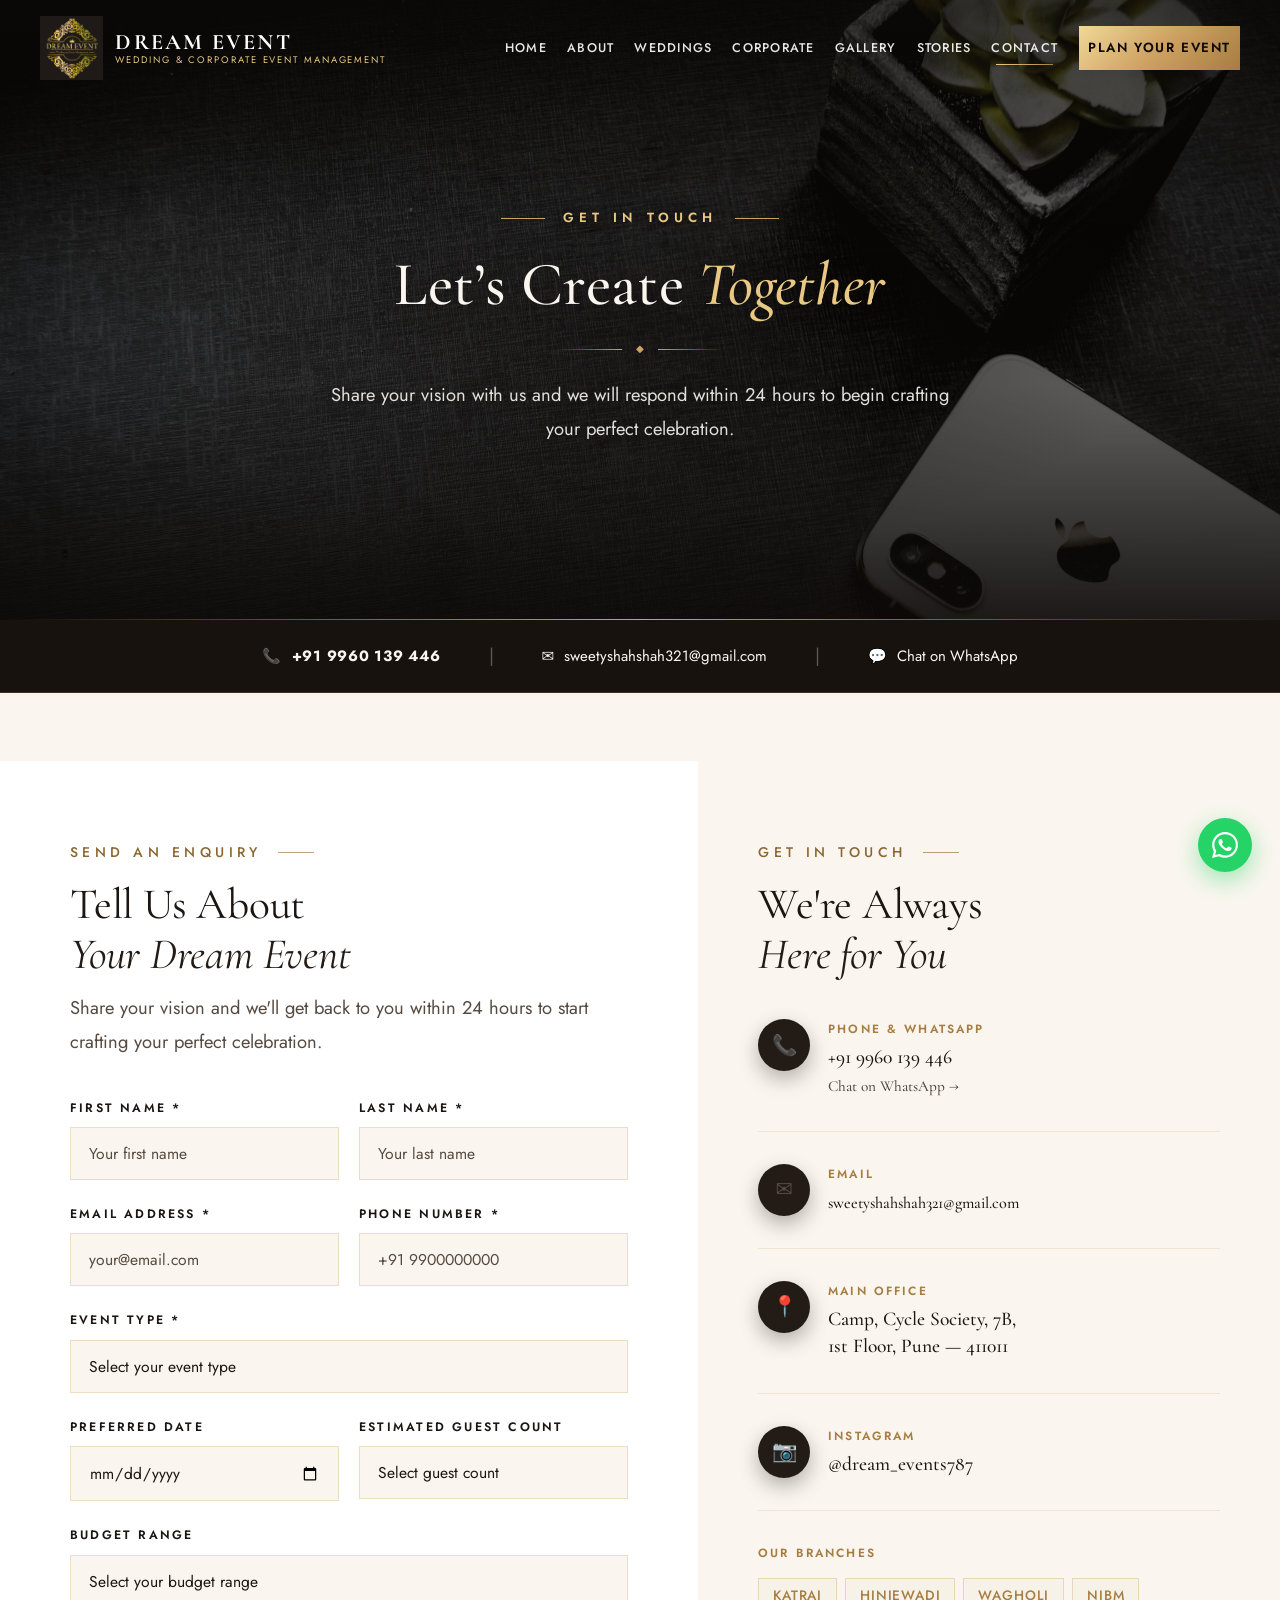
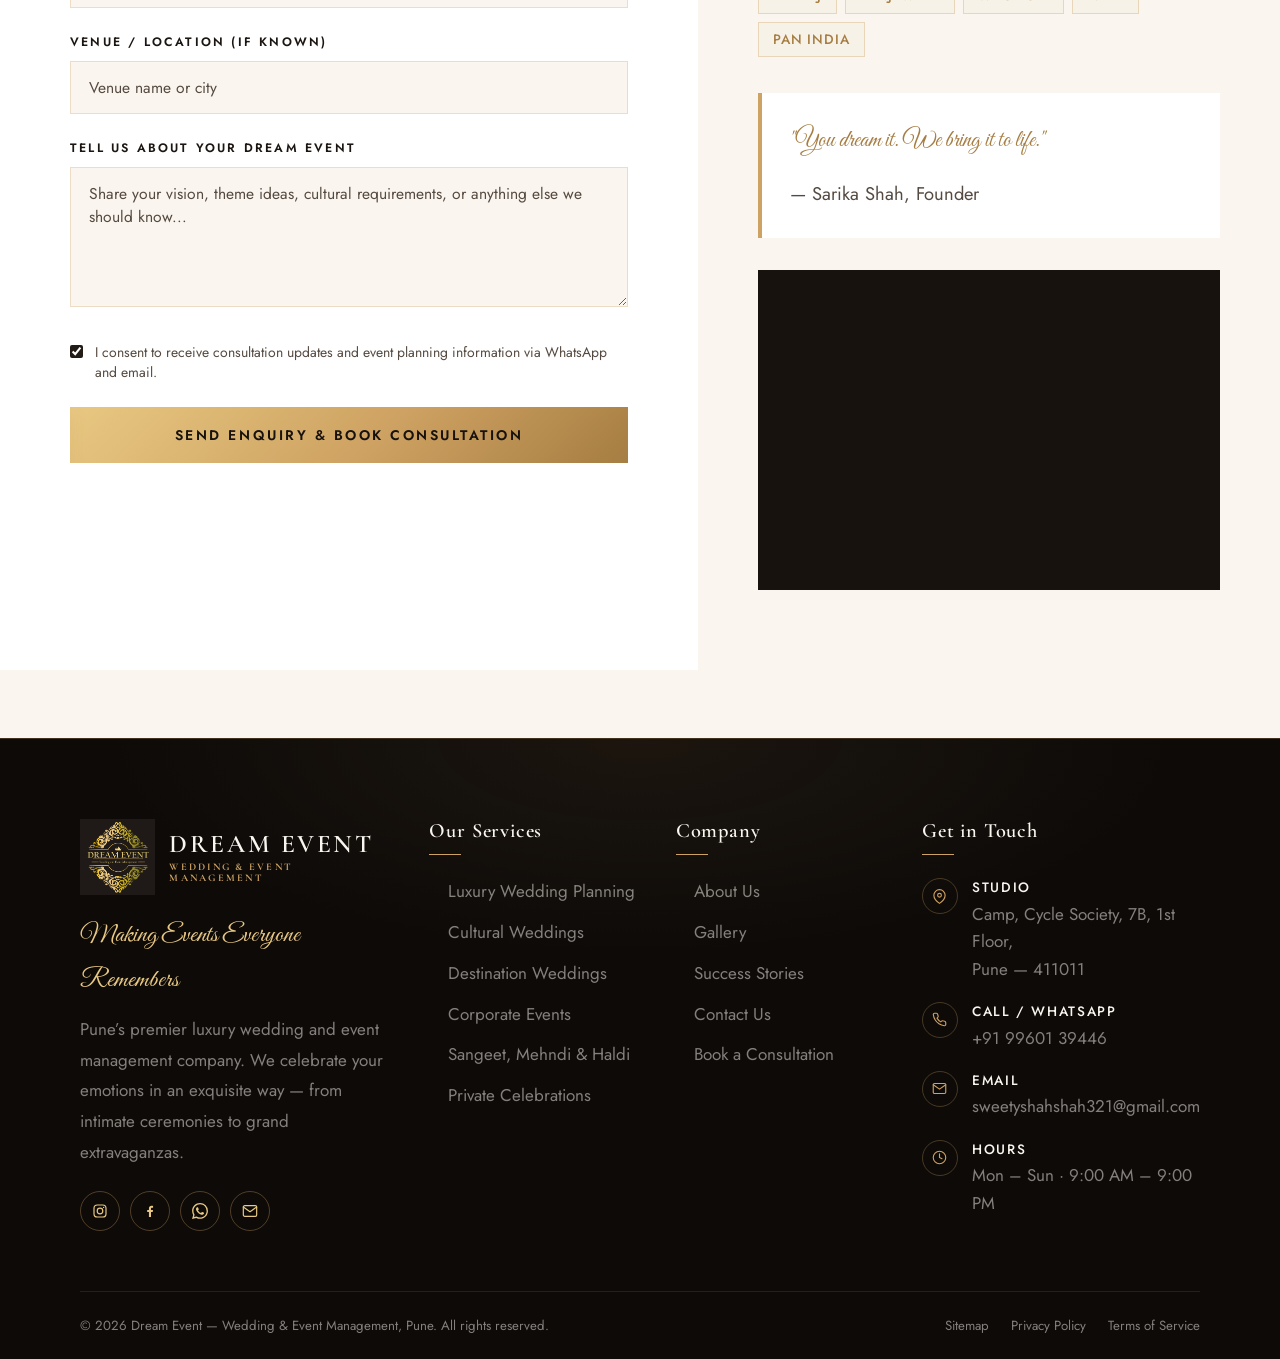
==== commit a5ea79a6: "map update" ====
--- a/contact.html
+++ b/contact.html
@@ -362,23 +362,19 @@
     .info-value a { color: inherit; text-decoration: none; }
     .info-value a:hover { color: var(--burgundy); }
 
-    /* Map placeholder */
-    .map-placeholder {
+    /* Map */
+    .map-embed {
       width: 100%;
-      height: 240px;
-      background: linear-gradient(135deg, var(--forest) 0%, var(--burgundy-dark) 100%);
-      display: flex;
-      align-items: center;
-      justify-content: center;
+      height: 320px;
       margin-top: 32px;
-      position: relative;
       overflow: hidden;
-    }
-    .map-placeholder::before {
-      content: '📍 Pune, Maharashtra';
-      color:var(--on-dark-body);
-      font-family: var(--font-display);
-      font-size: 1.3rem;
+      background: var(--forest);
+    }
+    .map-embed iframe {
+      display: block;
+      width: 100%;
+      height: 100%;
+      border: 0;
     }
 
     @media (max-width: 1024px) {
@@ -468,15 +464,15 @@
 
     <!-- Quick Contact Strip -->
     <div style="background:var(--burgundy);padding:20px 0;">
-      <div class="container" style="display:flex;align-items:center;justify-content:center;gap:48px;flex-wrap:wrap;">
+      <div class="container quick-contact" style="display:flex;align-items:center;justify-content:center;gap:48px;flex-wrap:wrap;">
         <a href="tel:+919960139446" style="color:var(--white);text-decoration:none;display:flex;align-items:center;gap:10px;font-size:0.88rem;letter-spacing:0.05em;">
           <span>📞</span><span><strong>+91 9960 139 446</strong></span>
         </a>
-        <span style="color:rgba(255,255,255,0.3);">|</span>
+        <span class="qc-sep" style="color:rgba(255,255,255,0.3);">|</span>
         <a href="mailto:sweetyshahshah321@gmail.com" style="color:var(--white);text-decoration:none;display:flex;align-items:center;gap:10px;font-size:0.88rem;">
           <span>✉️</span><span>sweetyshahshah321@gmail.com</span>
         </a>
-        <span style="color:rgba(255,255,255,0.3);">|</span>
+        <span class="qc-sep" style="color:rgba(255,255,255,0.3);">|</span>
         <a href="https://wa.me/919960139446" target="_blank" rel="noopener" style="color:var(--white);text-decoration:none;display:flex;align-items:center;gap:10px;font-size:0.88rem;">
           <span>💬</span><span>Chat on WhatsApp</span>
         </a>
@@ -667,7 +663,9 @@
           <p style="font-size:0.85rem;color:var(--charcoal-light);line-height:1.6;">— Sarika Shah, Founder</p>
         </div>
 
-        <div class="map-placeholder" style="margin-top:32px;border-radius:0;" aria-label="Map showing Pune location"></div>
+        <div class="map-embed">
+          <iframe src="https://www.google.com/maps/embed?pb=!1m17!1m12!1m3!1d3783.253474901886!2d73.86943137519157!3d18.517444282575525!2m3!1f0!2f0!3f0!3m2!1i1024!2i768!4f13.1!3m2!1m1!2zMTjCsDMxJzAyLjgiTiA3M8KwNTInMTkuMiJF!5e0!3m2!1sen!2sin!4v1792997099879!5m2!1sen!2sin" title="Dream Event location on Google Maps" allowfullscreen="" loading="lazy" referrerpolicy="strict-origin-when-cross-origin"></iframe>
+        </div>
       </div>
     </section>
   </main>
--- a/assets/css/luxe.css
+++ b/assets/css/luxe.css
@@ -1280,3 +1280,48 @@
 .brand-logo-item img { height: 46px; width: auto; max-width: 160px; object-fit: contain; }
 .brand-logo-item:not(.is-text) { opacity: 1; }
 .brand-logo-item.is-text { font-family: var(--font-display); font-size: 1.15rem; font-weight: 600; }
+
+/* ===== MOBILE POLISH (site-wide) ===== */
+img, iframe { max-width: 100%; }
+.hero-plain .hero-video-wrap video { max-width: none; }
+@media (max-width: 768px) {
+  .about-stats-grid { grid-template-columns: repeat(2, 1fr) !important; }
+  .about-stats-grid > div { padding: 1.2rem 0.6rem !important; }
+  .story-year-badge { left: 12px !important; bottom: 24px !important; padding: 1rem !important; }
+
+  /* About — journey: left rail timeline (dot left, text right) */
+  .journey-timeline { padding-left: 0; }
+  .journey-timeline::before { left: 24px; transform: none; }
+  .journey-item { display: grid !important; grid-template-columns: 48px 1fr !important; gap: 0 18px !important; align-items: start; margin-bottom: 2.2rem; }
+  .journey-item .journey-dot { grid-column: 1 !important; grid-row: 1 !important; }
+  .journey-item .journey-content { grid-column: 2 !important; grid-row: 1 !important; text-align: left !important; }
+  .journey-item .journey-empty { display: none !important; }
+
+  /* Contact — quick-contact strip: tidy stacked list, no stray dividers */
+  .quick-contact { flex-direction: column; align-items: flex-start !important; gap: 14px !important; padding-left: 24px; padding-right: 24px; }
+  .quick-contact .qc-sep { display: none; }
+
+  /* Weddings — type cards stack, tighter caption padding */
+  .wtype-grid { grid-template-columns: 1fr !important; gap: 1.2rem !important; }
+  .wtype-grid a > div { padding: 1.5rem !important; }
+  .wtype-grid h3 { font-size: 1.6rem !important; }
+
+  /* Home — corporate tiles: one per row, readable captions */
+  .corp-grid, .corporate-section .corp-grid { grid-template-columns: 1fr !important; gap: 12px; }
+  .corp-card { aspect-ratio: 16 / 10; }
+  .corp-card-info { padding: 20px 20px 22px; }
+  .corp-card-title { font-size: 1.3rem; }
+  .corp-card .corp-card-sub { font-size: 0.7rem !important; letter-spacing: 0.14em; line-height: 1.5; }
+
+  /* Home — culture cards: compact captions for 2-up grid */
+  .cultural-section .culture-card .culture-info { padding: 14px 14px 16px; }
+  .cultural-section .culture-name { font-size: 1.15rem; margin-bottom: 4px; }
+  .cultural-section .culture-tag { font-size: 0.6rem; letter-spacing: 0.12em; line-height: 1.5; }
+  .cultural-section .culture-card.featured .culture-name { font-size: 1.5rem; }
+
+  /* Home — founder row: name block full width, button below */
+  .wwa-founder { gap: 14px; }
+  .wwa-founder .wwa-founder-info { flex: 1 1 calc(100% - 80px); }
+  .wwa-founder .btn { flex: 1 1 100%; justify-content: center; text-align: center; }
+  .wwa-founder-sign { font-size: 1.7rem; }
+}
